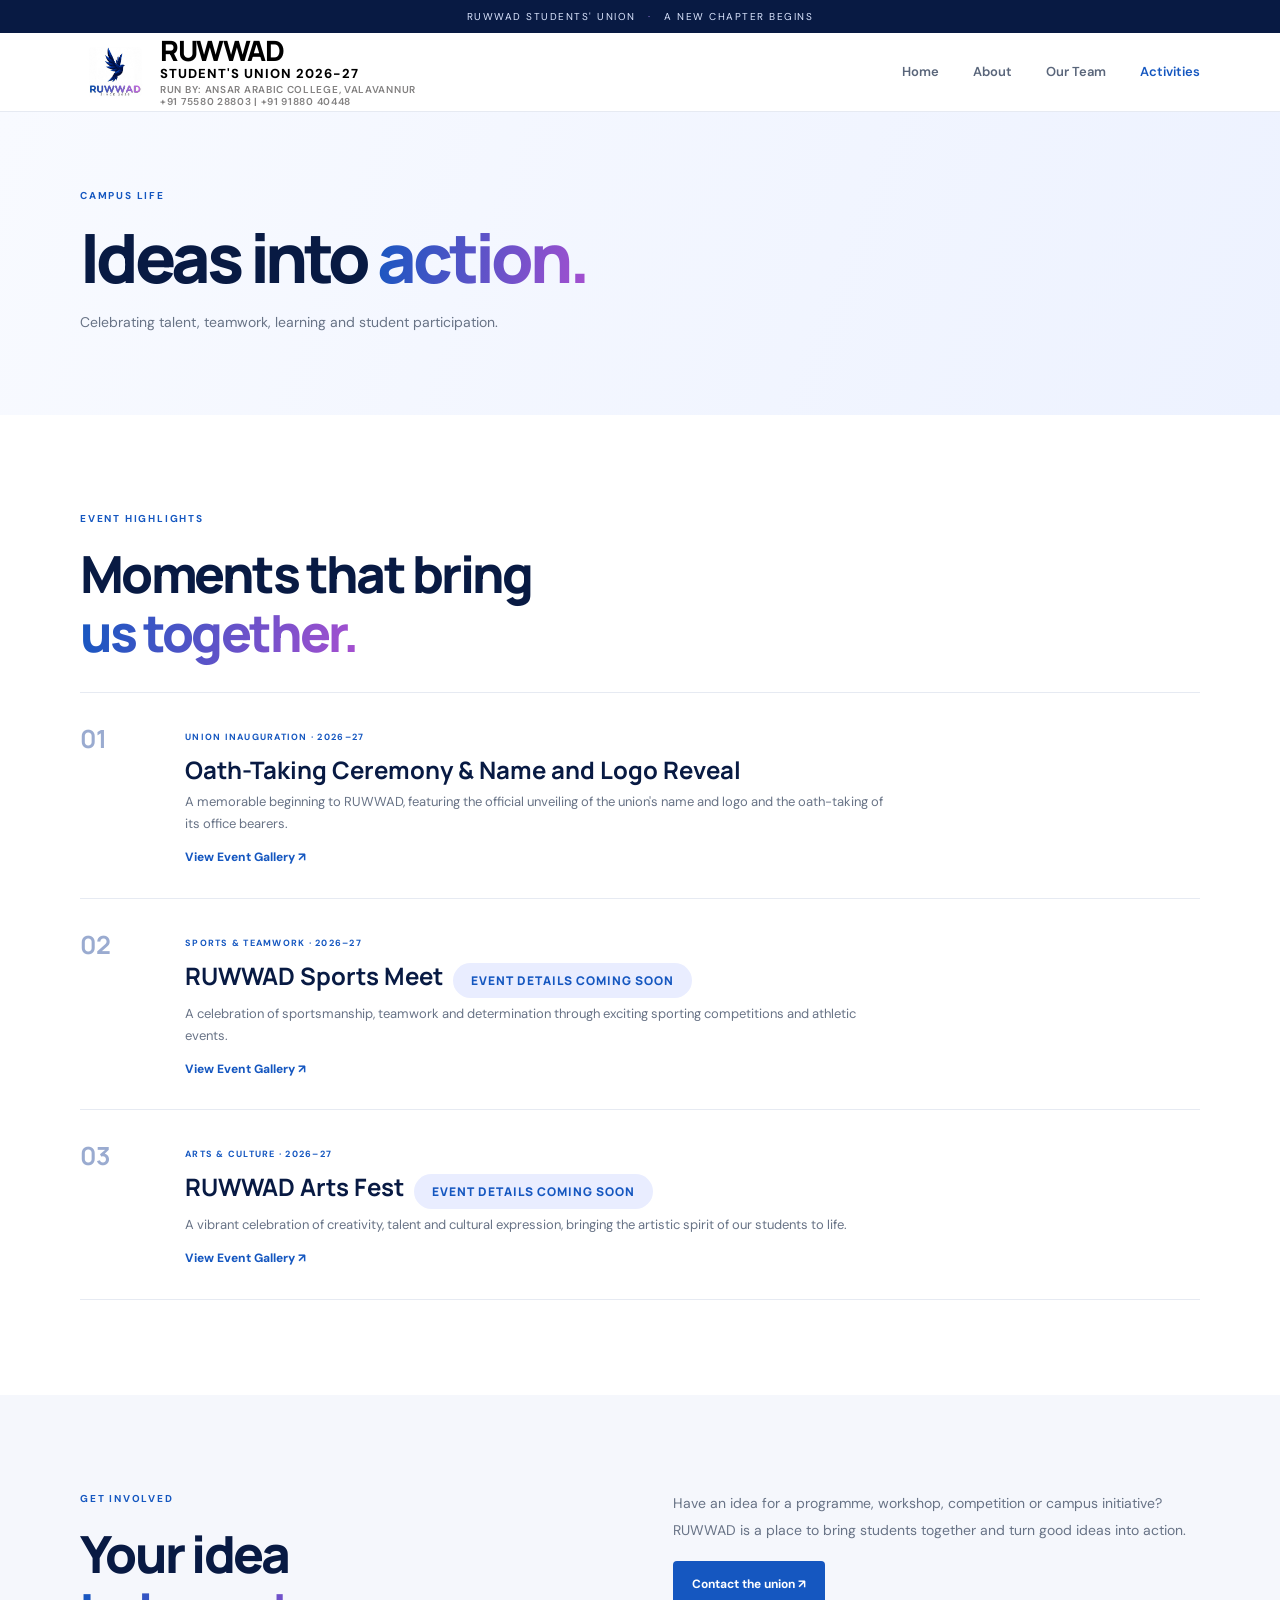
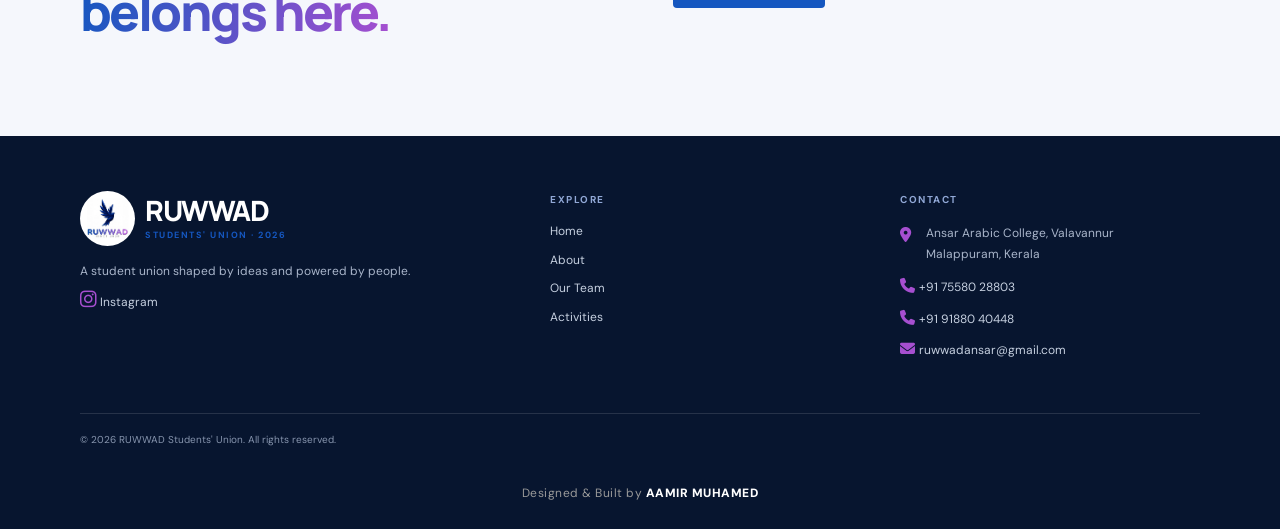
==== activities.html @ 23e942de "Add files via upload" ====
<!doctype html>
<html lang="en"><head>
<meta charset="utf-8"><meta name="viewport" content="width=device-width, initial-scale=1">
<meta name="description" content="RUWWAD Students' Union">
<title>Activities | RUWWAD</title>
<link rel="icon" type="image/png" href="images/ruwwad-bird.png">
<link rel="preconnect" href="https://fonts.googleapis.com"><link rel="preconnect" href="https://fonts.gstatic.com" crossorigin>
<link href="https://fonts.googleapis.com/css2?family=DM+Sans:wght@400;500;600;700&family=Manrope:wght@400;500;600;700;800&display=swap" rel="stylesheet">
<link rel="stylesheet" href="style.css">
<link rel="stylesheet" href="https://cdnjs.cloudflare.com/ajax/libs/font-awesome/6.5.2/css/all.min.css"></head><body>

<div class="topline">RUWWAD STUDENTS' UNION <span>·</span> A NEW CHAPTER BEGINS</div>
<header class="header"><nav class="wrap nav">
  <a class="brand" href="index.html"><img src="images/ruwwad-logo.jpg" alt="RUWWAD"><span><b>RUWWAD</b><div class="union-info">
    <strong>STUDENT'S UNION 2026-27</strong>
    <span>RUN BY: ANSAR ARABIC COLLEGE, VALAVANNUR</span>
    <span>+91 75580 28803 | +91 91880 40448</span>
</div></span></a>
  <button class="menu" aria-label="Toggle menu" aria-expanded="false"><i></i><i></i><i></i></button>
  <div class="navlinks">
    <a href="index.html">Home</a><a href="about.html">About</a><a href="team.html">Our Team</a><a href="activities.html">Activities</a>
  </div>
</nav>
</header>
<main>
  <section class="pagehero">
    <div class="wrap">
      <p class="eyebrow">CAMPUS LIFE</p>
      <h1>Ideas into <span>action.</span>
      </h1>
      <p>Celebrating talent, teamwork, learning and student participation.</p>
    </div>
  </section>
<section class="section">
  <div class="wrap">
    <p class="eyebrow">EVENT HIGHLIGHTS</p>
    <h2>Moments that bring<br>
      <span>us together.</span>
    </h2>
    
<div class="eventlist">

  <a href="activity-oath.html" class="event event-link">
    <div class="eventno">01</div>
    <div>
      <small>UNION INAUGURATION · 2026–27</small>
      <h3>Oath-Taking Ceremony & Name and Logo Reveal</h3>
      <p>A memorable beginning to RUWWAD, featuring the official unveiling of the union's name and logo and the oath-taking of its office bearers.</p>
      <span class="event-view">View Event Gallery ↗</span>
    </div>
  </a>

  <a href="activity-sports.html" class="event event-link">
    <div class="eventno">02</div>
    <div>
      <small>SPORTS & TEAMWORK · 2026–27</small>
      <h3>RUWWAD Sports Meet<span class="upcoming-label">EVENT DETAILS COMING SOON</span></h3>
      <p>A celebration of sportsmanship, teamwork and determination through exciting sporting competitions and athletic events.</p>
      <span class="event-view">View Event Gallery ↗</span>
    </div>
  </a>

  <a href="activity-arts.html" class="event event-link">
    <div class="eventno">03</div>
    <div>
      <small>ARTS & CULTURE · 2026–27</small>
      <h3>RUWWAD Arts Fest<span class="upcoming-label">EVENT DETAILS COMING SOON</span></h3>
      <p>A vibrant celebration of creativity, talent and cultural expression, bringing the artistic spirit of our students to life.</p>
      <span class="event-view">View Event Gallery ↗</span>
    </div>
  </a>

</div>
</div></section>
<section class="soft section"><div class="wrap two-col"><div><p class="eyebrow">GET INVOLVED</p><h2>Your idea<br><span>belongs here.</span></h2></div><div><p class="bodycopy">Have an idea for a programme, workshop, competition or campus initiative? RUWWAD is a place to bring students together and turn good ideas into action.</p><a class="btn" href="mailto:ruwwadansar@gmail.com">Contact the union ↗</a></div></div></section></main>


<footer>
  <div class="wrap foot">

    <div>
      <a class="brand footbrand" href="index.html">
        <img src="images/ruwwad-logo.jpg" alt="">
        <span>
          <b>RUWWAD</b>
          <small>STUDENTS' UNION · 2026</small>
        </span>
      </a>

      <p>A student union shaped by ideas and powered by people.</p>

      <a href="https://www.instagram.com/ruwwad_students_union?utm_source=ig_web_button_share_sheet&jplx=ZDNlZDc0MzIxNw=="
         target="_blank" rel="noopener noreferrer" class="instagram-link">
        <i class="fa-brands fa-instagram"></i>
        Instagram
      </a>
    </div>

    <div>
      <h4>EXPLORE</h4>
      <a href="index.html">Home</a>
      <a href="about.html">About</a>
      <a href="team.html">Our Team</a>
      <a href="activities.html">Activities</a>
    </div>

    <div>
      <h4>CONTACT</h4>

      <p class="contact-item">
        <i class="fa-solid fa-location-dot"></i>
        <span>Ansar Arabic College, Valavannur<br>Malappuram, Kerala</span>
      </p>

      <a href="tel:+917558028803" class="contact-item">
        <i class="fa-solid fa-phone"></i>
        <span>+91 75580 28803</span>
      </a>

      <a href="tel:+919188040448" class="contact-item">
        <i class="fa-solid fa-phone"></i>
        <span>+91 91880 40448</span>
      </a>

      <a href="mailto:ruwwadansar@gmail.com" class="contact-item">
        <i class="fa-solid fa-envelope"></i>
        <span>ruwwadansar@gmail.com</span>
      </a>
    </div>

  </div>

  <div class="wrap copyright">
    © 2026 RUWWAD Students' Union. All rights reserved.
  </div>

  <div class="footer-signature">
    <span>Designed & Built by</span>
    <a href="https://wa.me/917994060891?text=Hello%20Aamir!%20I%20visited%20the%20RUWWAD%20website%20and%20would%20like%20to%20connect%20with%20you."
       target="_blank" rel="noopener noreferrer">
      AAMIR MUHAMED
    </a>
  </div>
</footer>
<script src="script.js"></script>
</body>
</html>
---- style.css ----
/* =========================================
   RUWWAD WEBSITE
   Main CSS File
   ========================================= */


/* =========================================
   1. MAIN SETTINGS
   Change colours and fonts here
   ========================================= */

:root {
    --navy: #081a43;
    --blue: #1557c0;
    --purple: #a64fd0;

    --ink: #15213a;
    --muted: #687386;

    --paper: #f5f7fc;
    --line: #e6eaf2;
    --white: #ffffff;

    --font: "DM Sans", sans-serif;
    --display: "Manrope", sans-serif;
}


/* =========================================
   2. BASIC WEBSITE SETTINGS
   ========================================= */

* {
    box-sizing: border-box;
    margin: 0;
    padding: 0;
}

html {
    scroll-behavior: smooth;
    scroll-padding-top: 90px;
}

body {
    font-family: var(--font);
    color: var(--ink);
    line-height: 1.7;
}

a {
    text-decoration: none;
    color: inherit;
}

.wrap {
    width: min(1120px, calc(100% - 44px));
    margin: auto;
}


/* =========================================
   3. TOP ANNOUNCEMENT BAR
   ========================================= */

.topline {
    background: var(--navy);
    color: #dce6ff;
    text-align: center;
    padding: 8px 12px;
    font-size: 10px;
    letter-spacing: 0.15em;
}

.topline span {
    color: #9d7be1;
    margin: 0 8px;
}


/* =========================================
   4. NAVIGATION BAR
   ========================================= */

.header {
    position: sticky;
    top: 0;
    z-index: 20;

    background: #ffffffed;
    backdrop-filter: blur(14px);

    border-bottom: 1px solid var(--line);
}

.nav {
    height: 78px;

    display: flex;
    align-items: center;
    justify-content: space-between;
}


/* Logo */

.brand {
    display: flex;
    align-items: center;
    gap: 10px;
}

.brand img {
    width: 70px;
    height: 70px;
    object-fit: cover;
    border-radius: 80%;
}

.brand span {
    display: grid;
    line-height: 1.2;
}

.brand b {
    font-family: 'Arial Black', 'Manrope', sans-serif;
    font-size: 28px;
    font-weight: 900;
    letter-spacing: -1.5px;
    color: #000000;
    line-height: 1;
}

.brand small {
    font-size: 9px;
    font-weight: 700;
    letter-spacing: 1.5px;
    color: var(--blue);
    margin-top: 6px;
}


/* Navigation links */

.navlinks {
    display: flex;
    gap: 34px;
    align-items: center;
}

.navlinks a {
    font-size: 13px;
    font-weight: 600;
    color: #59657a;
}

.navlinks a:hover,
.navlinks a.active {
    color: var(--blue);
}


/* Mobile menu button */

.menu {
    display: none;
}


/* =========================================
   5. UNION INFORMATION IN NAVBAR
   ========================================= */

.union-info {
    display: flex;
    flex-direction: column;

    line-height: 1.5;
    margin-left: 0;
}

.union-info strong {
    font-size: 13px;
    font-weight: 800;
    color: #000000;
    letter-spacing: 1px;
}

.union-info span {
    font-size: 10px;
    font-weight: 600;
    color: #828080;
    letter-spacing: 0.7px;
}


/* =========================================
   6. HOME PAGE HERO SECTION
   ========================================= */

.hero {
    background:
        radial-gradient(ellipse at 80% 50%, #e8efff, transparent 42%),
        linear-gradient(110deg, #ffffff, #f7f8ff);

    padding: 75px 0;
}

.hero-grid {
    display: grid;
    grid-template-columns: 1fr 1fr;

    gap: 55px;
    align-items: center;
    min-height: 430px;
}


/* Small heading */

.eyebrow {
    font-size: 10px;
    letter-spacing: 0.18em;
    font-weight: 700;
    color: var(--blue);
    margin-bottom: 17px;
}


/* Main heading */

.hero h1,
.pagehero h1 {
    font: 800 clamp(45px, 6vw, 76px)/1.08 var(--display);
    letter-spacing: -0.06em;
    color: var(--navy);
}

h1 span,
h2 span {
    background: linear-gradient(100deg, var(--blue), var(--purple));
    background-clip: text;
    -webkit-background-clip: text;
    color: transparent;
}


/* Hero description */

.intro {
    max-width: 490px;
    color: var(--muted);
    font-size: 15px;
    margin-top: 24px;
}


/* Hero buttons */

.actions {
    display: flex;
    align-items: center;
    gap: 25px;
    margin-top: 30px;
}

.btn {
    display: inline-block;

    background: var(--blue);
    color: white;

    padding: 13px 19px;
    border-radius: 4px;

    font-size: 12px;
    font-weight: 700;
}

.btn:hover {
    background: var(--navy);
}

.simplelink {
    font-size: 12px;
    font-weight: 700;
    color: var(--blue);

    display: inline-block;
    margin-top: 22px;
}


/* Hero logo image */

.logo-panel {
    background: white;
    border: 1px solid white;
    border-radius: 18px;

    box-shadow: 0 25px 70px #10275b18;
    overflow: hidden;

    transform: rotate(1deg);
}

.logo-panel img {
    width: 100%;
    display: block;
}


/* =========================================
   7. GENERAL SECTIONS
   ========================================= */

.section {
    padding: 95px 0;
}

.soft {
    background: var(--paper);
}

.two-col {
    display: grid;
    grid-template-columns: 1fr 1fr;

    gap: 65px;
    align-items: start;
}


/* Section headings */

h2 {
    font: 800 clamp(34px, 4vw, 52px)/1.15 var(--display);
    letter-spacing: -0.05em;
    color: var(--navy);
}


/* Paragraphs */

.bodycopy {
    font-size: 14px;
    line-height: 1.95;
    color: var(--muted);
    margin-bottom: 17px;
}

.narrow {
    max-width: 650px;
    margin-top: 18px;
}

/* ABOUT SECTION */

.about-section {
    padding: 80px 8%;
}

.about-content {
    display: flex;
    align-items: center;
    justify-content: space-between;
    gap: 60px;
}

.about-text {
    flex: 1;
}

.about-text h2 {
    font-size: 38px;
    font-weight: 900;
    color: var(--navy);
    margin-bottom: 25px;
}

.about-text p {
    font-size: 17px;
    line-height: 2;
    color: #555;
    margin-bottom: 35px;
}

.about-image {
    flex: 1;
    margin-right: 0;
}

.about-image img {
    width: 100%;
    height: 500px;
    object-fit:fill;
    border-radius: 45% 0 0 45%;
}

/* MOBILE RESPONSIVE */

@media (max-width: 768px) {
    .about-content {
        flex-direction: column;
        gap: 30px;
    }

    .about-text h2 {
        font-size: 28px;
    }

    .about-text p {
        font-size: 15px;
    }

    .about-image img {
        height: 300px;
        border-radius: 25px;
    }
}


/* =========================================
   8. INFORMATION CARDS
   ========================================= */


/* =========================================
   ABOUT RUWWAD SECTION
   Text LEFT | Image RIGHT
   ========================================= */

.about-section {
    padding: 80px 0 80px 8%;
}

.about-content {
    display: flex;
    align-items: center;
    justify-content: space-between;
    gap: 60px;
    width: 100%;
}

.about-text {
    flex: 1;
    min-width: 0;
}

.about-text h2 {
    font-size: 38px;
    font-weight: 900;
    color: var(--navy);
    margin-bottom: 25px;
}

.about-text p {
    font-size: 17px;
    line-height: 2;
    color: #555;
    margin-bottom: 30px;
}

.about-image {
    flex: 1;
    min-width: 0;
}

.about-image img {
    display: block;
    width: 100%;
    height: 500px;
    object-fit: cover;
    border-radius: 45% 0 0 45%;
}




/* =========================================
   OUR COLLEGE SECTION
   Image LEFT | Text RIGHT
   ========================================= */

.college-section {
    display: flex;
    align-items: center;
    gap: 70px;
    padding: 80px 8% 80px 0;
    width: 100%;
}

.college-image {
    flex: 1;
    min-width: 0;
}

.college-image img {
    display: block;
    width: 100%;
    height: 560px;
    object-fit: cover;
    border-radius: 0 50% 50% 0;
}

.college-content {
    flex: 1;
    min-width: 0;
    text-align:left;
}

.college-content h2 {
    font-size: 38px;
    font-weight: 900;
    color: var(--navy);
    margin-bottom: 40px;
}

.college-content p {
    font-size: 17px;
    line-height: 2;
    color: #555;
    margin-bottom: 35px;
}


/* =========================================
   MOBILE RESPONSIVE
   ========================================= */

@media (max-width: 768px) {

    /* About RUWWAD */

    .about-section {
        padding: 50px 20px;
    }

    .about-content {
        flex-direction: column;
        gap: 30px;
    }

    .about-text h2 {
        font-size: 28px;
    }

    .about-text p {
        font-size: 15px;
    }

    .about-image {
        width: 100%;
    }

    .about-image img {
        height: 300px;
        border-radius: 25px;
    }


    /* Our College */

    .college-section {
        flex-direction: column;
        padding: 50px 20px;
        gap: 30px;
    }

    .college-image {
        width: 100%;
    }

    .college-image img {
        height: 300px;
        border-radius: 25px;
    }

    .college-content h2 {
        font-size: 28px;
        margin-bottom: 30px;
    }

    .college-content p {
        font-size: 15px;
    }

}


/* =========================================
   RUWWAD MISSION & VISION
   ========================================= */

.mission-section {
    padding: 100px 0;
    background: #f7f9fc;
}

.mission-heading {
    max-width: 700px;
    margin: 0 0 55px 0;
    text-align: left;
}

.mission-heading h2 {
    text-align: left;
}

.mission-intro {
    max-width: 600px;
    margin: 0;
    text-align: left;
    color: #687386;
    font-size: 16px;
    line-height: 1.8;
    margin-top: 20px;
}

.mission-grid {
    display: grid;
    grid-template-columns: repeat(3, 1fr);
    gap: 25px;
}

.mission-card {
    position: relative;
    background: #ffffff;
    padding: 38px 30px;
    border: 1px solid #e9edf4;
    border-radius: 18px;
    min-height: 300px;
    transition: transform 0.3s ease, box-shadow 0.3s ease;
    overflow: hidden;
}

.mission-card:hover {
    transform: translateY(-8px);
    box-shadow: 0 18px 40px rgba(8, 26, 67, 0.09);
}

.mission-number {
    display: inline-block;
    font-family: var(--display);
    font-size: 42px;
    font-weight: 900;
    color: #dce8f8;
    margin-bottom: 25px;
}

.card-label {
    font-size: 11px;
    font-weight: 800;
    letter-spacing: 2px;
    color: var(--blue);
    margin-bottom: 12px;
}

.mission-card h3 {
    font-family: var(--display);
    font-size: 22px;
    font-weight: 800;
    color: var(--navy);
    margin-bottom: 16px;
}

.mission-card > p:last-child {
    font-size: 15px;
    line-height: 1.9;
    color: #687386;
}

/* CARD ACCENT COLORS */

.vision-card {
    border-top: 4px solid #00b8d9;
}

.purpose-card {
    border-top: 4px solid var(--blue);
}

.values-card {
    border-top: 4px solid #16c79a;
}

/* MOBILE RESPONSIVE */

@media (max-width: 768px) {

    .mission-section {
        padding: 65px 0;
    }

    .mission-heading {
    padding: 0 0px;
    margin-bottom: 35px;
}

    .mission-heading h2 {
        font-size: 30px;
    }

    .mission-intro {
        font-size: 14px;
    }

    .mission-grid {
        grid-template-columns: 1fr;
        gap: 18px;
    }

    .mission-card {
        min-height: auto;
        padding: 30px 25px;
    }

    .mission-card h3 {
        font-size: 20px;
    }
}




/* =========================================
   9. QUOTE SECTION
   ========================================= */

.quote {
    background: linear-gradient(110deg, #081a43, #173c7c);

    padding: 85px 0;
    text-align: center;
    color: white;
}

.quote p {
    font-size: 9px;
    letter-spacing: 0.2em;
    color: #a9bee8;
    margin-bottom: 18px;
}

.quote h2 {
    font-size: clamp(30px, 4vw, 48px);
    color: white;
}


/* =========================================
   10. INNER PAGE HEADINGS
   About, Team and Activities
   ========================================= */

.pagehero {
    background: linear-gradient(110deg, #f8faff, #edf2ff);
    padding: 75px 0 80px;
}

.pagehero h1 {
    font-size: clamp(43px, 6vw, 68px);
}

.pagehero p:not(.eyebrow) {
    max-width: 600px;
    color: var(--muted);
    margin-top: 17px;
    font-size: 14px;
}


/* =========================================
   11. TEAM MEMBERS
   ========================================= */

.members {
    display: grid;
    grid-template-columns: repeat(4, 1fr);
    gap: 15px;
    margin-top: 35px;
}

.member {
    background: white;
    border: 1px solid var(--line);
}


/* Member placeholder */

.avatar {
    height: 155px;

    display: grid;
    place-items: center;

    background: linear-gradient(140deg, #164b9a, #9c65d0);

    font: 800 65px var(--display);
    color: #ffffffbb;
}

.memberinfo {
    padding: 17px;
}

.memberinfo small,
.staff small {
    font-size: 9px;
    letter-spacing: 0.12em;
    color: var(--blue);
    font-weight: 700;
}

.memberinfo h3,
.staff h3 {
    font: 700 16px/1.4 var(--display);
    color: var(--navy);
    margin-top: 7px;
}

.memberinfo p {
    font-size: 11px;
    color: var(--muted);
    margin-top: 4px;
}


/* Staff cards */

.staffgrid {
    display: grid;
    grid-template-columns: repeat(2, 1fr);
    gap: 14px;
    margin-top: 30px;
}

.staff {
    background: white;
    border: 1px solid var(--line);
    padding: 22px;
}

.staff p {
    font-size: 12px;
    color: var(--muted);
    margin-top: 9px;
}

.source-note {
    font-size: 10px;
    color: #8993a4;
    margin-top: 20px;
}


/* =========================================
   12. ACTIVITIES AND EVENTS
   ========================================= */

.eventlist {
    margin-top: 30px;
    border-top: 1px solid var(--line);
}

.event {
    display: grid;
    grid-template-columns: 80px 1fr;

    gap: 25px;
    padding: 28px 0;

    border-bottom: 1px solid var(--line);
}

.eventno {
    font: 700 25px var(--display);
    color: #9aabd0;
}

.event small {
    font-size: 9px;
    letter-spacing: 0.14em;
    color: var(--blue);
    font-weight: 700;
}

.event h3 {
    font: 700 24px var(--display);
    color: var(--navy);
    margin: 5px 0;
}

.event p {
    max-width: 700px;
    font-size: 13px;
    color: var(--muted);
}


/* =========================================
   13. FOOTER
   ========================================= */

footer {
    background: #07152f;
    color: white;
}

.foot {
    display: grid;
    grid-template-columns: 1.4fr 1fr 1fr;

    gap: 50px;
    padding-top: 55px;
    padding-bottom: 45px;
}

.footbrand img {
    width: 55px;
    height: 55px;
}

footer .brand b {
    color: #ffffff;
}

.foot p {
    font-size: 12px;
    color: #a9b5ca;
    margin-top: 15px;
}

.foot h4 {
    font-size: 10px;
    letter-spacing: 0.15em;
    color: #91a8d6;
    margin-bottom: 13px;
}

.foot > div > a:not(.brand) {
    display: block;
    font-size: 12px;
    color: #c6d0e0;
    margin: 8px 0;
}

.copyright {
    border-top: 1px solid #ffffff20;
    padding: 17px 0 20px;

    color: #8795ae;
    font-size: 10px;
}

/* FOOTER SIGNATURE */

.footer-signature {
    text-align: center;
    padding: 15px 10px 25px;
    font-size: 12px;
    color: #999;
    letter-spacing: 0.5px;
}

.footer-signature a {
    color: #ffffff;
    font-weight: 800;
    text-decoration: none;
    transition: color 0.3s ease;
}

.footer-signature a:hover {
    color: var(--blue);
}


/* =========================================
   14. TABLET RESPONSIVE DESIGN
   ========================================= */

@media (max-width: 800px) {

    .hero-grid {
        gap: 25px;
    }

    .members {
        grid-template-columns: repeat(2, 1fr);
    }

    .navlinks {
        gap: 18px;
    }

    .foot {
        gap: 25px;
    }

}


/* =========================================
   15. MOBILE RESPONSIVE DESIGN
   ========================================= */

@media (max-width: 620px) {

    .wrap {
        width: calc(100% - 34px);
    }

    .topline {
        font-size: 8px;
    }

    .nav {
        height: 68px;
    }


    /* Logo on mobile */

    .brand img {
        width: 42px;
        height: 42px;
    }

    .brand b {
        font-size: 16px;
    }


    /* Union information on mobile */

    .union-info {
        margin-left: 10px;
        margin-right: auto;
    }

    .union-info strong {
        font-size: 10px;
    }

    .union-info span {
        font-size: 8px;
        letter-spacing: 0;
    }


    /* Mobile menu button */

    .menu {
        display: flex;

        width: 40px;
        height: 40px;

        border: 1px solid var(--line);
        background: white;
        border-radius: 4px;

        flex-direction: column;
        align-items: center;
        justify-content: center;
        gap: 5px;
    }

    .menu i {
        width: 17px;
        height: 2px;
        background: var(--navy);
        transition: 0.2s;
    }


    /* Menu animation */

    .menu.open i:first-child {
        transform: translateY(7px) rotate(45deg);
    }

    .menu.open i:nth-child(2) {
        opacity: 0;
    }

    .menu.open i:last-child {
        transform: translateY(-7px) rotate(-45deg);
    }


    /* Mobile navigation links */

    .navlinks {
        display: none;

        position: absolute;
        top: 68px;
        left: 0;
        right: 0;

        background: white;
        padding: 12px 22px 20px;

        box-shadow: 0 15px 20px #0c245015;

        flex-direction: column;
        align-items: stretch;
        gap: 0;
    }

    .navlinks.show {
        display: flex;
    }

    .navlinks a {
        padding: 12px 0;
        border-bottom: 1px solid var(--line);
    }


    /* Hero section */

    .hero {
        padding: 55px 0;
    }

    .hero-grid,
    .two-col {
        grid-template-columns: 1fr;
        gap: 30px;
    }

    .hero h1 {
        font-size: clamp(44px, 13vw, 62px);
    }

    .logo-panel {
        max-width: 420px;
        margin: auto;
    }


    /* General sections */

    .section {
        padding: 70px 0;
    }

    .tiles {
        grid-template-columns: 1fr;
    }

    .tile {
        min-height: 175px;
    }


    /* Page headings */

    .pagehero {
        padding: 55px 0;
    }


    /* Team members */

    .members {
        grid-template-columns: repeat(2, 1fr);
        gap: 10px;
    }

    .avatar {
        height: 125px;
        font-size: 52px;
    }

    .memberinfo {
        padding: 13px;
    }

    .memberinfo h3 {
        font-size: 14px;
    }


    /* Staff */

    .staffgrid {
        grid-template-columns: 1fr;
    }


    /* Events */

    .event {
        grid-template-columns: 42px 1fr;
        gap: 12px;
    }

    .event h3 {
        font-size: 20px;
    }


    /* Footer */

    .foot {
        grid-template-columns: 1fr 1fr;
        gap: 25px;
    }

    .foot > div:first-child {
        grid-column: 1 / -1;
    }


    /* Other */

    .quote {
        padding: 65px 0;
    }

    .actions {
        flex-wrap: wrap;
    }

}


/* =========================================
   16. SMALL MOBILE SCREENS
   ========================================= */

@media (max-width: 360px) {

    .members {
        grid-template-columns: 1fr;
    }

    .avatar {
        height: 170px;
    }

}

/* MOBILE NAVIGATION FIX */

@media (max-width: 768px) {

    .nav {
        position: relative;
    }

    .menu {
        display: flex;
        cursor: pointer;
        z-index: 1001;
    }

    .navlinks {
        display: none;
        position: absolute;
        top: 100%;
        left: 0;
        right: 0;
        width: 100%;
        flex-direction: column;
        gap: 0;
        padding: 15px 20px;
        background: #ffffff;
        box-shadow: 0 10px 20px rgba(0,0,0,0.08);
        z-index: 1000;
    }

    .navlinks.active {
        display: flex;
    }

    .navlinks a {
        display: block;
        padding: 13px 10px;
    }
}


/* =========================================
   EXPLORE RUWWAD SECTION
   ========================================= */

.explore-section {
    padding: 0px 0;
    background: #f4f7fc;
    overflow: hidden;
}

.explore-layout {
    display: grid;
    grid-template-columns: 0.9fr 1.1fr;
    align-items: center;
    gap: 65px;
}

.explore-heading {
    max-width: 500px;
}

.explore-heading h2 {
    font-family: var(--display);
    font-size: clamp(38px, 5vw, 62px);
    font-weight: 900;
    line-height: 1.12;
    letter-spacing: -2px;
    color: var(--navy);
    margin: 22px 0;
}

.explore-heading h2 span {
    background: linear-gradient(100deg, #2464d5, #9b48d5);
    background-clip: text;
    -webkit-background-clip: text;
    color: transparent;
}

.explore-heading > p:last-of-type {
    color: #68758b;
    font-size: 16px;
    line-height: 1.9;
    max-width: 390px;
}

.explore-line {
    width: 65px;
    height: 5px;
    background: var(--blue);
    border-radius: 10px;
    margin-top: 30px;
}

/* CARDS */

.explore-cards {
    display: grid;
    grid-template-columns: repeat(2, 1fr);
    gap: 18px;
    margin-top: 15px;
    margin-bottom: 15px;
}

.explore-card {
    min-height: 225px;
    padding: 15px;
    display: flex;
    flex-direction: column;
    justify-content: space-between;
    background: #ffffff;
    border: 1px solid #e7edf6;
    border-radius: 18px;
    text-decoration: none;
    transition: 0.3s ease;
}

.explore-card:last-child {
    grid-column: 1 / -1;
    min-height: 185px;
}

.explore-card:hover {
    transform: translateY(-7px);
    border-color: #b8ccef;
    box-shadow: 0 18px 40px rgba(8, 26, 67, 0.09);
}

.explore-card-top {
    display: flex;
    justify-content: space-between;
    align-items: center;
}

.explore-number {
    font-family: var(--display);
    font-size: 34px;
    font-weight: 900;
    color: #dce7f8;
}

.explore-arrow {
    font-size: 22px;
    color: var(--blue);
    transition: transform 0.3s ease;
}

.explore-card:hover .explore-arrow {
    transform: translate(4px, -4px);
}

.explore-label {
    font-size: 10px;
    font-weight: 800;
    letter-spacing: 1.8px;
    color: var(--blue);
}

.explore-card h3 {
    font-family: var(--display);
    font-size: 22px;
    font-weight: 800;
    color: var(--navy);
    margin: 10px 0;
}

.explore-card p {
    font-size: 14px;
    color: #778399;
    line-height: 1.7;
}

.explore-link {
    display: flex;
    justify-content: space-between;
    align-items: center;
    margin-top: 20px;
    font-size: 13px;
    font-weight: 800;
    color: var(--navy);
}

.explore-link span {
    color: var(--blue);
    font-size: 19px;
}

/* MOBILE RESPONSIVE */

@media (max-width: 768px) {

    .explore-section {
        padding: 70px 0;
    }

    .explore-layout {
        grid-template-columns: 1fr;
        gap: 35px;
    }

    .explore-heading h2 {
        font-size: 40px;
    }

    .explore-heading > p:last-of-type {
        font-size: 14px;
    }

    .explore-cards {
        grid-template-columns: 1fr;
    }

    .explore-card,
    .explore-card:last-child {
        grid-column: auto;
        min-height: 190px;
    }
}


/* =================================
   OFFICE BEARERS SECTION
================================= */

.office-section {
    padding: 100px 0;
    background: var(--paper);
}

.office-section h2 {
    font-family: var(--display);
    font-size: clamp(30px, 4vw, 44px);
    font-weight: 800;
    color: var(--navy);
    margin-bottom: 12px;
}

.office-section h2 span {
    color: var(--blue);
}

.office-intro {
    color: var(--muted);
    max-width: 600px;
    margin-bottom: 40px;
}

.office-grid {
    display: grid;
    grid-template-columns: repeat(4, 1fr);
    gap: 22px;
}

.office-card {
    background: white;
    border-radius: 16px;
    overflow: hidden;
    border: 1px solid var(--line);
    transition: transform 0.3s ease, box-shadow 0.3s ease;
}

.office-card:hover {
    transform: translateY(-6px);
    box-shadow: 0 15px 35px rgba(8, 26, 67, 0.10);
}

.office-card img {
    width: 100%;
    height: 260px;
    object-fit: cover;
    display: block;
}

.office-info {
    padding: 18px;
}

.office-info small {
    display: block;
    color: var(--blue);
    font-size: 10px;
    font-weight: 800;
    letter-spacing: 1px;
    margin-bottom: 7px;
}

.office-info h3 {
    font-family: var(--display);
    font-size: 17px;
    font-weight: 800;
    color: var(--navy);
}

.office-link {
    display: inline-block;
    margin-top: 30px;
}

/* TABLET */

@media (max-width: 900px) {
    .office-grid {
        grid-template-columns: repeat(2, 1fr);
    }
}

/* MOBILE */

@media (max-width: 500px) {
    .office-section {
        padding: 65px 0;
    }

    .office-grid {
        grid-template-columns: repeat(2, 1fr);
        gap: 12px;
    }

    .office-card img {
        height: 190px;
    }

    .office-info {
        padding: 12px;
    }

    .office-info h3 {
        font-size: 14px;
    }

    .office-info small {
        font-size: 9px;
    }
}


/* NAVBAR PHONE NUMBERS */

.nav {
    flex-wrap: wrap;
}

.nav-contact {
    width: 100%;
    text-align: center;
    padding: 10px 0;
    border-top: 1px solid var(--line);
    font-size: 12px;
    font-weight: 700;
}

.nav-contact a {
    color: var(--muted);
    text-decoration: none;
    transition: color 0.3s ease;
}

.nav-contact a:hover {
    color: var(--blue);
}

.nav-contact span {
    color: var(--blue);
    margin: 0 8px;
}

/* FOOTER PHONE NUMBERS */

.foot a[href^="tel:"] {
    display: block;
    margin: 8px 0;
    color: #ffffff;
    text-decoration: none;
    font-size: 13px;
}

/* MOBILE */

@media (max-width: 620px) {
    .nav-contact {
        font-size: 10px;
        padding: 8px 0;
    }

    .nav-contact span {
        margin: 0 4px;
    }
}

.foot a {
  color: #fff;
  text-decoration: none;
  transition: color 0.3s ease;
}

.foot a:hover {
  color: #a64fd0;
}
.instagram-link {
  display: inline-flex;
  align-items: center;
  gap: 8px;
  color: #fff;
  text-decoration: none;
  font-size: 14px;
  transition: color 0.3s ease;
}

.instagram-link i {
  font-size: 20px;
}

.instagram-link:hover {
  color: #c66bdf;
}

/* FOOTER CONTACT ICONS */
.contact-item {
  display: flex;
  align-items: flex-start;
  gap: 10px;
  margin: 10px 0;
  color: #fff;
  text-decoration: none;
  font-size: 13px;
  line-height: 1.7;
}

.contact-item i {
  width: 16px;
  min-width: 16px;
  margin-top: 4px;
  color: #a64fd0;
  font-size: 15px;
}

.contact-item:hover {
  color: #a64fd0;
}

/* INSTAGRAM ICON */
.instagram-link {
  display: inline-flex;
  align-items: center;
  gap: 8px;
  color: #fff;
  text-decoration: none;
  font-size: 14px;
  transition: color 0.3s ease;
}

.instagram-link i {
  font-size: 19px;
  color: #a64fd0;
}

.instagram-link:hover {
  color: #a64fd0;
}

/* CLICKABLE EVENT CARDS */

.event-link {
  display: grid;
  grid-template-columns: 80px 1fr;
  color: inherit;
  text-decoration: none;
  transition: background 0.3s ease, padding 0.3s ease;
}

.event-link:hover {
  background: #f5f7fc;
  padding-left: 15px;
  padding-right: 15px;
}

.event-view {
  display: inline-block;
  margin-top: 12px;
  color: var(--blue);
  font-size: 12px;
  font-weight: 800;
}

.event-link:hover .event-view {
  color: var(--purple);
}

@media (max-width: 620px) {
  .event-link {
    grid-template-columns: 42px 1fr;
  }
}
.upcoming-label {
  display: inline-block;
  margin-left: 10px;
  padding: 9px 18px;
  border-radius: 30px;
  background: #e9edff;
  color: var(--blue);
  font-size: 12px;
  font-weight: 800;
  letter-spacing: 1px;
}

/* =====================================
   WORDS OF WISDOM — ADVISOR SLIDER
===================================== */

.wisdom-section {
  position: relative;
  padding: 100px 0;
  overflow: hidden;
  background: var(--paper);
  isolation: isolate;
}

/* Animated background */
.wisdom-section::before,
.wisdom-section::after {
  content: "";
  position: absolute;
  width: 400px;
  height: 400px;
  border-radius: 50%;
  filter: blur(90px);
  opacity: .22;
  z-index: -1;
  pointer-events: none;
  animation: wisdomFloat 9s ease-in-out infinite alternate;
}

.wisdom-section::before {
  background: #1557c0;
  top: 5%;
  left: -180px;
}

.wisdom-section::after {
  background: #a64fd0;
  right: -180px;
  bottom: 0;
  animation-delay: -4s;
}

@keyframes wisdomFloat {
  from {
    transform: translate(0, 0) scale(1);
  }
  to {
    transform: translate(50px, 40px) scale(1.2);
  }
}

.wisdom-heading {
  max-width: 650px;
  margin-bottom: 45px;
}

.wisdom-intro {
  color: var(--muted);
  line-height: 1.8;
  margin-top: 12px;
}

/* Slider layout */

.wisdom-slider {
  display: grid;
  grid-template-columns: 45px minmax(0, 1fr) 45px;
  align-items: center;
  gap: 15px;
}

.wisdom-window {
  overflow: hidden;
  padding: 18px 3px;
}

.wisdom-track {
  display: flex;
  gap: 22px;
  transition: transform .65s cubic-bezier(.22, 1, .36, 1);
  will-change: transform;
}

.wisdom-card {
  position: relative;
  isolation: isolate;
  flex: 0 0 calc((100% - 44px) / 3);
  min-width: 0;
  overflow: hidden;
  border-radius: 20px;
  border: 1px solid rgba(255,255,255,.8);
  background: rgba(255,255,255,.82);
  box-shadow: 0 15px 45px rgba(8,26,67,.08);
  transition: transform .35s ease, box-shadow .35s ease;
}

.wisdom-card:hover {
  transform: translateY(-8px);
  box-shadow: 0 22px 55px rgba(8,26,67,.14);
}

.wisdom-card-glow {
  position: absolute;
  top: -90px;
  right: -90px;
  width: 190px;
  height: 190px;
  border-radius: 50%;
  background: linear-gradient(135deg, #1557c0, #a64fd0);
  opacity: .12;
  filter: blur(35px);
  z-index: -1;
  animation: cardGlow 6s ease-in-out infinite alternate;
}

@keyframes cardGlow {
  from { transform: translate(0, 0); }
  to { transform: translate(-35px, 35px); }
}

/* Advisor photo */

.wisdom-photo {
  height: 235px;
  overflow: hidden;
  background: linear-gradient(135deg, #e7edff, #eee4fa);
}

.wisdom-photo img {
  display: block;
  width: 100%;
  height: 100%;
  object-fit: cover;
  transition: transform .6s ease;
}

.wisdom-card:hover .wisdom-photo img {
  transform: scale(1.06);
}

/* Card text */

.wisdom-content {
  position: relative;
  padding: 25px 23px 28px;
}

.wisdom-role {
  display: inline-block;
  color: var(--blue);
  font-size: 10px;
  font-weight: 800;
  letter-spacing: 1.2px;
  margin-bottom: 10px;
}

.wisdom-content h3 {
  font-family: Manrope, sans-serif;
  font-size: 17px;
  line-height: 1.5;
  font-weight: 800;
  color: var(--ink);
  min-height: 50px;
}

.wisdom-quote {
  font-family: Georgia, serif;
  font-size: 65px;
  height: 48px;
  line-height: 1;
  color: #a64fd0;
  margin-top: 12px;
}

.wisdom-content p {
  font-size: 13px;
  line-height: 1.85;
  color: var(--muted);
}

.wisdom-sign {
  display: block;
  margin-top: 20px;
  padding-top: 15px;
  border-top: 1px solid var(--line);
  color: var(--blue);
  font-size: 10px;
  font-weight: 800;
  letter-spacing: .8px;
}

/* Slider arrows */

.wisdom-arrow {
  width: 44px;
  height: 44px;
  border: 1px solid var(--line);
  border-radius: 50%;
  background: white;
  color: var(--blue);
  cursor: pointer;
  transition: .3s ease;
}

.wisdom-arrow:hover {
  background: var(--blue);
  color: white;
  border-color: var(--blue);
}

/* Bottom progress */

.wisdom-bottom {
  display: flex;
  align-items: center;
  gap: 18px;
  margin-top: 25px;
}

.wisdom-counter,
.wisdom-caption {
  font-size: 10px;
  font-weight: 800;
  letter-spacing: 1px;
  color: var(--muted);
  white-space: nowrap;
}

.wisdom-progress {
  flex: 1;
  height: 3px;
  border-radius: 5px;
  background: var(--line);
  overflow: hidden;
}

.wisdom-progress span {
  display: block;
  height: 100%;
  width: 14.285%;
  background: linear-gradient(90deg, #1557c0, #a64fd0);
  transition: width .5s ease;
}

/* Tablet */

@media(max-width:950px) {
  .wisdom-card {
    flex-basis: calc((100% - 22px) / 2);
  }
}

/* Mobile */

@media(max-width:620px) {
  .wisdom-section {
    padding: 70px 0;
  }

  .wisdom-heading {
    margin-bottom: 25px;
  }

  .wisdom-slider {
    grid-template-columns: 32px minmax(0, 1fr) 32px;
    gap: 7px;
  }

  .wisdom-card {
    flex-basis: 100%;
  }

  .wisdom-photo {
    height: 260px;
  }

  .wisdom-arrow {
    width: 32px;
    height: 32px;
    font-size: 11px;
  }

  .wisdom-content {
    padding: 22px;
  }

  .wisdom-caption {
    display: none;
  }
}

@media(prefers-reduced-motion: reduce) {
  .wisdom-section::before,
  .wisdom-section::after,
  .wisdom-card-glow {
    animation: none;
  }

  .wisdom-track,
  .wisdom-progress span {
    transition: none;
  }
}

/* =========================================
   RUWWAD — GOOEY LIQUID ANIMATION
========================================= */

.wisdom-section {
  position: relative;
  isolation: isolate;
  overflow: hidden;
}

.wisdom-section .wrap {
  position: relative;
  z-index: 2;
}

/* Liquid animation area */

.wisdom-liquid {
  position: absolute;
  inset: 0;
  z-index: 0;
  overflow: hidden;
  pointer-events: none;
  filter: blur(18px) contrast(25);
  opacity: .425;
}

/* Liquid blobs */

.liquid-blob {
  position: absolute;
  display: block;
  border-radius: 43% 57% 65% 35% / 48% 42% 58% 52%;
  background: linear-gradient(
    135deg,
    #6b9ef0,
    #9272ea,
    #cb71e1
  );
  animation: liquidMove 9s ease-in-out infinite alternate;
  will-change: transform, border-radius;
}

/* Main large blob */

.blob-one {
  width: 340px;
  height: 340px;
  top: 8%;
  left: 8%;
  animation-duration: 10s;
}

/* Purple blob */

.blob-two {
  width: 270px;
  height: 270px;
  top: 30%;
  right: 10%;
  background: linear-gradient(135deg, #a64fd0, #e16ba9);
  animation-duration: 8s;
  animation-delay: -3s;
}

/* Blue blob */

.blob-three {
  width: 220px;
  height: 220px;
  bottom: 5%;
  left: 35%;
  background: linear-gradient(135deg, #1557c0, #50a5e8);
  animation-duration: 11s;
  animation-delay: -5s;
}

/* Smaller bubbles */

.blob-four {
  width: 130px;
  height: 130px;
  top: 18%;
  left: 48%;
  background: #a64fd0;
  animation-duration: 7s;
  animation-delay: -2s;
}

.blob-five {
  width: 160px;
  height: 160px;
  bottom: 12%;
  right: 30%;
  background: #416fe0;
  animation-duration: 9s;
  animation-delay: -4s;
}

/* Liquid movement */

@keyframes liquidMove {
  0% {
    transform: translate(0, 0) rotate(0deg) scale(1);
    border-radius: 43% 57% 65% 35% / 48% 42% 58% 52%;
  }

  25% {
    transform: translate(65px, -35px) rotate(90deg) scale(1.15);
    border-radius: 60% 40% 35% 65% / 55% 65% 35% 45%;
  }

  50% {
    transform: translate(-35px, 65px) rotate(180deg) scale(.9);
    border-radius: 35% 65% 55% 45% / 40% 55% 45% 60%;
  }

  75% {
    transform: translate(45px, 30px) rotate(270deg) scale(1.2);
    border-radius: 65% 35% 45% 55% / 60% 40% 60% 40%;
  }

  100% {
    transform: translate(-20px, -45px) rotate(360deg) scale(1);
    border-radius: 43% 57% 65% 35% / 48% 42% 58% 52%;
  }
}

/* Keep the cards above the animation */

.wisdom-slider,
.wisdom-heading,
.wisdom-bottom {
  position: relative;
  z-index: 2;
}

/* Reduce animation for accessibility */

@media (prefers-reduced-motion: reduce) {
  .liquid-blob {
    animation: none;
  }
}
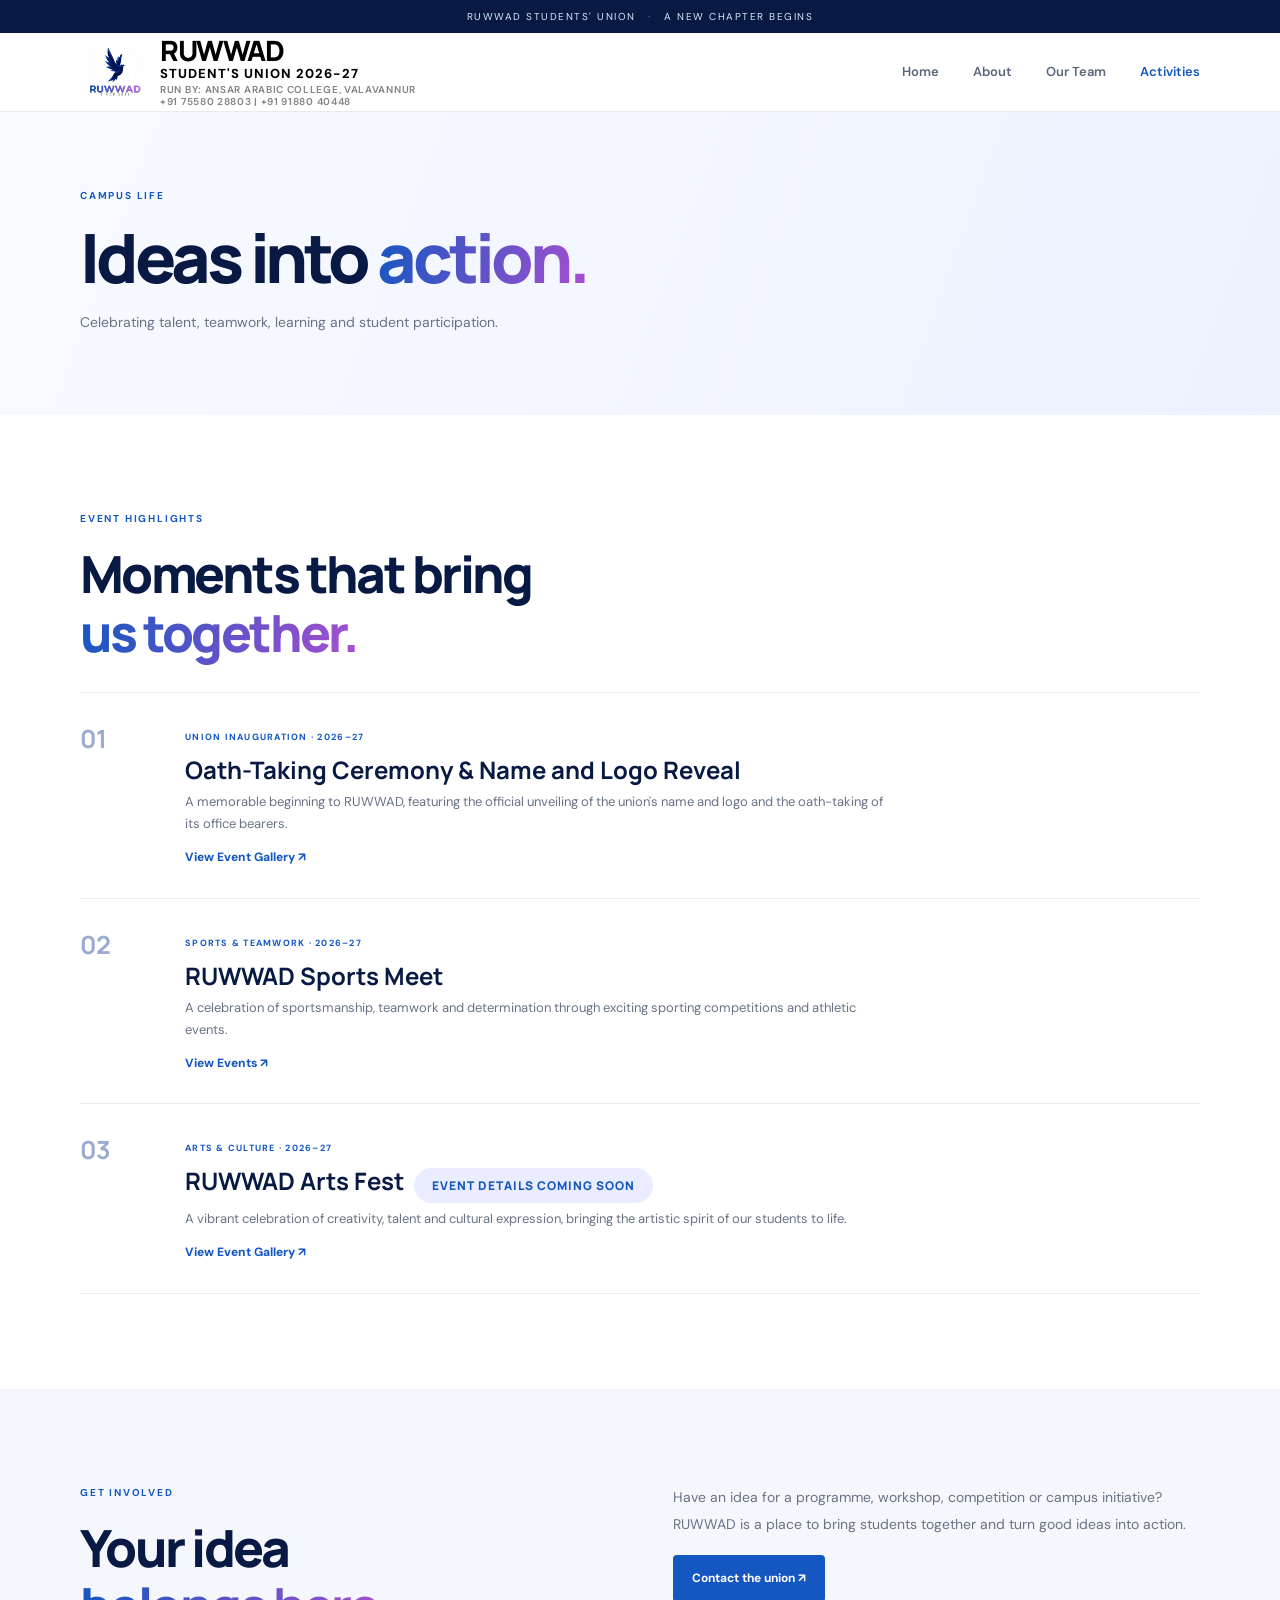
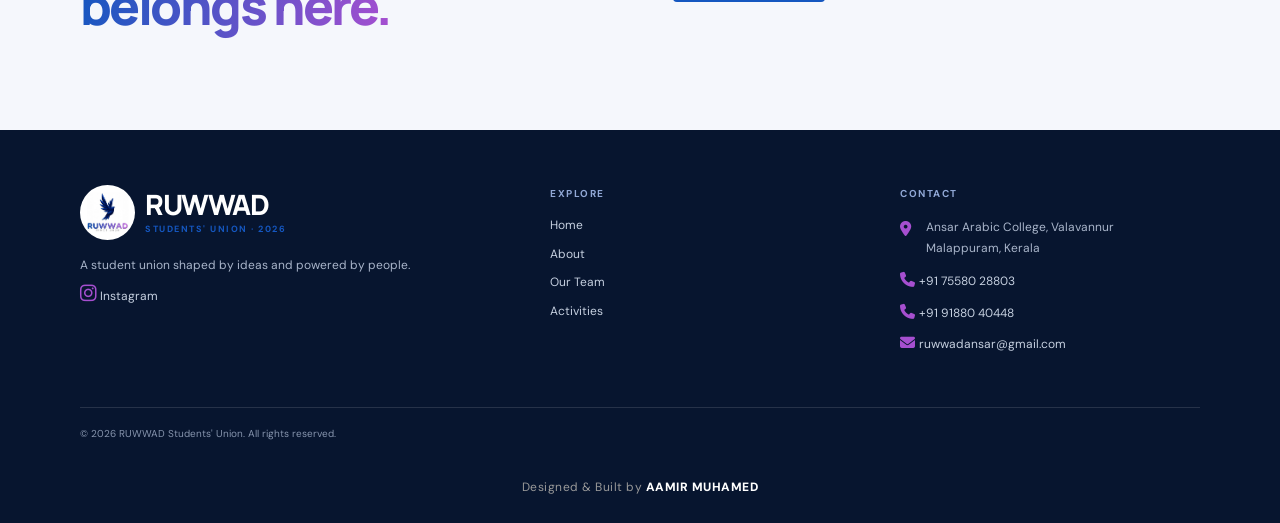
==== commit 07307f8c: "Update activities.html" ====
--- a/activities.html
+++ b/activities.html
@@ -54,9 +54,9 @@
     <div class="eventno">02</div>
     <div>
       <small>SPORTS & TEAMWORK · 2026–27</small>
-      <h3>RUWWAD Sports Meet<span class="upcoming-label">EVENT DETAILS COMING SOON</span></h3>
+      <h3>RUWWAD Sports Meet</h3>
       <p>A celebration of sportsmanship, teamwork and determination through exciting sporting competitions and athletic events.</p>
-      <span class="event-view">View Event Gallery ↗</span>
+      <span class="event-view">View Events ↗</span>
     </div>
   </a>
 
--- a/style.css
+++ b/style.css
@@ -2088,7 +2088,7 @@
     135deg,
     #6b9ef0,
     #9272ea,
-    #cb71e1
+    #bd59d5
   );
   animation: liquidMove 9s ease-in-out infinite alternate;
   will-change: transform, border-radius;
@@ -2195,3 +2195,546 @@
     animation: none;
   }
 }
+@media (max-width: 768px) {
+  .brand-name,
+  .logo-text,
+  .navbar-brand {
+    font-weight: 900 !important;
+    -webkit-text-stroke: 0.5px currentColor;
+  }
+}
+/* RUWWAD MOBILE NAVBAR IMPROVEMENT */
+@media (max-width: 620px) {
+
+  .brand {
+    gap: 6px;
+  }
+
+  .brand > span {
+    margin-left: 0;
+  }
+
+  .brand b {
+    font-family: 'Arial Black', 'Manrope', sans-serif;
+    font-size: 18px;
+    font-weight: 1000;
+    letter-spacing: -1px;
+    -webkit-text-stroke: 0.7px #000;
+    line-height: 1;
+  }
+
+  .union-info {
+    margin-left: 0;
+  }
+}
+
+/* =================================
+   RUWWAD ADVICE — LANDSCAPE SLIDER
+   One card visible at a time
+================================= */
+
+.wisdom-window {
+  overflow: hidden;
+  width: 100%;
+}
+
+.wisdom-track {
+  display: flex;
+  width: 100%;
+}
+
+.wisdom-card {
+  flex: 0 0 100%;
+  width: 100%;
+  min-width: 100%;
+  box-sizing: border-box;
+
+  display: grid;
+  grid-template-columns: 34% 1fr;
+  align-items: center;
+  gap: 30px;
+
+  padding: 30px;
+  min-height: 300px;
+  border-radius: 24px;
+}
+
+/* Teacher photo */
+.wisdom-card img {
+  width: 100%;
+  height: 240px;
+  object-fit: cover;
+  border-radius: 18px;
+}
+
+/* Advice content */
+.wisdom-card > div {
+  min-width: 0;
+}
+
+/* Mobile */
+@media (max-width: 600px) {
+  .wisdom-card {
+    grid-template-columns: 32% 1fr;
+    gap: 14px;
+    padding: 14px;
+    min-height: 190px;
+  }
+
+  .wisdom-card img {
+    height: 155px;
+    border-radius: 12px;
+  }
+}
+
+/* =========================================
+   RUWWAD ADVICE SLIDER — NEW NAVIGATION
+   ========================================= */
+
+.wisdom-slider {
+  display: grid;
+  grid-template-columns: 46px minmax(0, 1fr) 46px;
+  align-items: center;
+  gap: 14px;
+  width: 100%;
+}
+
+.wisdom-window {
+  min-width: 0;
+  width: 100%;
+  overflow: hidden;
+}
+
+.wisdom-track {
+  display: flex;
+  gap: 0;
+  transition: transform 0.65s cubic-bezier(.22,.8,.25,1);
+  will-change: transform;
+}
+
+.wisdom-card {
+  flex: 0 0 100%;
+  width: 100%;
+  min-width: 100%;
+  box-sizing: border-box;
+
+  display: grid;
+  grid-template-columns: 34% minmax(0, 1fr);
+  align-items: center;
+  gap: 28px;
+  padding: 30px;
+  min-height: 300px;
+}
+
+/* Landscape advisor photo */
+.wisdom-photo {
+  width: 100%;
+  height: 245px;
+  overflow: hidden;
+  border-radius: 18px;
+}
+
+.wisdom-photo img {
+  width: 100%;
+  height: 100%;
+  object-fit: cover;
+}
+
+/* Modern circular navigation arrows */
+.wisdom-arrow {
+  width: 46px;
+  height: 46px;
+  flex-shrink: 0;
+  display: grid;
+  place-items: center;
+  border: 1px solid rgba(21, 87, 192, .16);
+  border-radius: 50%;
+  background: rgba(255, 255, 255, .85);
+  color: var(--navy);
+  font-size: 15px;
+  cursor: pointer;
+  transition: .3s ease;
+  box-shadow: 0 5px 18px rgba(8, 26, 67, .07);
+}
+
+.wisdom-arrow:hover:not(:disabled) {
+  background: var(--navy);
+  color: white;
+  border-color: var(--navy);
+  transform: scale(1.08);
+}
+
+.wisdom-arrow:disabled {
+  opacity: .3;
+  cursor: not-allowed;
+}
+
+/* Simple counter — no progress line */
+.wisdom-bottom {
+  display: flex;
+  justify-content: center;
+  align-items: center;
+  gap: 16px;
+  margin-top: 24px;
+}
+
+.wisdom-counter {
+  color: var(--navy);
+  font-family: var(--display);
+  font-size: 13px;
+  font-weight: 900;
+  letter-spacing: 1px;
+}
+
+.wisdom-caption {
+  color: #8993a4;
+  font-size: 9px;
+  font-weight: 800;
+  letter-spacing: 1.8px;
+}
+
+/* Mobile */
+@media (max-width: 620px) {
+  .wisdom-slider {
+    grid-template-columns: 34px minmax(0, 1fr) 34px;
+    gap: 7px;
+  }
+
+  .wisdom-arrow {
+    width: 34px;
+    height: 34px;
+    font-size: 12px;
+  }
+
+  .wisdom-card {
+    grid-template-columns: 34% minmax(0, 1fr);
+    gap: 13px;
+    padding: 13px;
+    min-height: 190px;
+  }
+
+  .wisdom-photo {
+    height: 155px;
+    border-radius: 12px;
+  }
+
+  .wisdom-content h3 {
+    font-size: 15px;
+  }
+
+  .wisdom-content p {
+    font-size: 11px;
+    line-height: 1.5;
+  }
+
+  .wisdom-bottom {
+    margin-top: 18px;
+  }
+
+  .wisdom-caption {
+    font-size: 8px;
+    letter-spacing: 1px;
+  }
+}
+
+/* MOBILE ADVICE CARD — IMPROVED LAYOUT */
+@media (max-width: 620px) {
+
+  .wisdom-slider {
+    grid-template-columns: 32px minmax(0, 1fr) 32px;
+    gap: 6px;
+    align-items: center;
+  }
+
+  .wisdom-arrow {
+    width: 32px;
+    height: 32px;
+    font-size: 11px;
+  }
+
+  .wisdom-window {
+    width: 100%;
+    min-width: 0;
+    overflow: hidden;
+  }
+
+  .wisdom-card {
+    display: flex;
+    flex-direction: column;
+    align-items: stretch;
+    gap: 18px;
+    width: 100%;
+    min-width: 100%;
+    padding: 18px;
+    min-height: auto;
+    box-sizing: border-box;
+  }
+
+  /* Photo across the top */
+  .wisdom-photo {
+    width: 100%;
+    height: 190px;
+    border-radius: 14px;
+    overflow: hidden;
+  }
+
+  .wisdom-photo img {
+    display: block;
+    width: 100%;
+    height: 100%;
+    object-fit: cover;
+  }
+
+  /* Text gets the full card width */
+  .wisdom-content {
+    width: 100%;
+    min-width: 0;
+  }
+
+  .wisdom-content h3 {
+    font-size: 21px;
+    line-height: 1.3;
+    overflow-wrap: anywhere;
+  }
+
+  .wisdom-content p {
+    font-size: 14px;
+    line-height: 1.75;
+    overflow-wrap: break-word;
+  }
+
+  .wisdom-quote {
+    font-size: 38px;
+  }
+
+  .wisdom-bottom {
+    margin-top: 18px;
+    gap: 12px;
+  }
+
+  .wisdom-caption {
+    font-size: 8px;
+    letter-spacing: 1px;
+  }
+}
+
+/* =========================================
+   RUWWAD WORDS OF WISDOM
+   LIGHT EDITORIAL DESIGN
+   ========================================= */
+
+.wisdom-section {
+  background: #f7f8fc !important;
+  color: #15213a;
+  padding: 90px 0;
+}
+
+/* Slider layout */
+.wisdom-slider {
+  display: grid;
+  grid-template-columns: 44px minmax(0, 1fr) 44px;
+  align-items: center;
+  gap: 18px;
+  background: transparent !important;
+  box-shadow: none !important;
+}
+
+.wisdom-window {
+  overflow: hidden;
+  width: 100%;
+  min-width: 0;
+}
+
+.wisdom-track {
+  display: flex;
+  gap: 0;
+  transition: transform .7s cubic-bezier(.22,.8,.25,1);
+}
+
+/* One advisor per slide */
+.wisdom-card {
+  flex: 0 0 100%;
+  width: 100%;
+  min-width: 100%;
+  min-height: 550px;
+  box-sizing: border-box;
+
+  display: grid;
+  grid-template-columns: 42% 1fr;
+  align-items: center;
+  gap: 75px;
+
+  padding: 35px 45px;
+  background: transparent !important;
+  border: none !important;
+  border-radius: 0 !important;
+  box-shadow: none !important;
+}
+
+/* Portrait photograph */
+.wisdom-photo {
+  position: relative;
+  width: 100%;
+  height: 490px;
+  overflow: hidden;
+  border-radius: 150px 150px 35px 35px;
+  background: #e8eaf5;
+  box-shadow: none !important;
+}
+
+.wisdom-photo img {
+  display: block;
+  width: 100%;
+  height: 100%;
+  object-fit: cover;
+  object-position: center;
+  border-radius: inherit;
+}
+
+/* Advisor information */
+.wisdom-content {
+  background: transparent !important;
+  border: none !important;
+  box-shadow: none !important;
+  max-width: 700px;
+  min-width: 0;
+}
+
+.wisdom-content .wisdom-role {
+  color: #1557c0;
+  font-size: 14px;
+  font-weight: 800;
+  letter-spacing: 3px;
+  text-transform: uppercase;
+}
+
+.wisdom-content h2,
+.wisdom-content h3 {
+  color: #101b38;
+  font-size: clamp(30px, 3.5vw, 48px);
+  font-weight: 900;
+  line-height: 1.15;
+  margin: 22px 0;
+}
+
+.wisdom-content p {
+  color: #687386;
+  font-size: 17px;
+  line-height: 1.9;
+  margin-top: 25px;
+}
+
+/* Remove card decorations */
+.wisdom-card::before,
+.wisdom-card::after,
+.wisdom-content::before,
+.wisdom-content::after {
+  display: none !important;
+}
+
+/* Navigation arrows */
+.wisdom-prev,
+.wisdom-next {
+  width: 44px;
+  height: 44px;
+  display: grid;
+  place-items: center;
+  border-radius: 50%;
+  background: white;
+  color: #1557c0;
+  border: 1px solid #e1e6f1;
+  box-shadow: 0 5px 20px rgba(20,40,90,.07);
+  cursor: pointer;
+  transition: .3s ease;
+}
+
+.wisdom-prev:hover,
+.wisdom-next:hover {
+  background: #1557c0;
+  color: white;
+  transform: translateY(-3px);
+}
+
+/* Slider dots */
+.wisdom-dots {
+  display: flex;
+  justify-content: center;
+  align-items: center;
+  gap: 10px;
+  margin-top: 30px;
+}
+
+.wisdom-dots button {
+  width: 9px;
+  height: 9px;
+  border: none;
+  border-radius: 50%;
+  background: #cbd2e1;
+  cursor: pointer;
+  transition: .3s ease;
+}
+
+.wisdom-dots button.active {
+  width: 25px;
+  border-radius: 20px;
+  background: linear-gradient(90deg,#1557c0,#a64fd0);
+}
+
+/* Remove old progress bar */
+.wisdom-progress,
+.wisdom-progress-track {
+  display: none !important;
+}
+
+/* Mobile layout */
+@media (max-width: 700px) {
+
+  .wisdom-section {
+    padding: 55px 0;
+  }
+
+  .wisdom-slider {
+    grid-template-columns: 28px minmax(0,1fr) 28px;
+    gap: 7px;
+  }
+
+  .wisdom-card {
+    grid-template-columns: 1fr;
+    gap: 25px;
+    padding: 15px 8px;
+    min-height: auto;
+  }
+
+  .wisdom-photo {
+    width: 100%;
+    height: 340px;
+    max-width: 300px;
+    margin: 0 auto;
+    border-radius: 110px 110px 22px 22px;
+  }
+
+  .wisdom-content {
+    width: 100%;
+    text-align: center;
+    margin: auto;
+  }
+
+  .wisdom-content h2,
+  .wisdom-content h3 {
+    font-size: 27px;
+    margin: 12px 0;
+  }
+
+  .wisdom-content p {
+    font-size: 14px;
+    line-height: 1.8;
+    text-align: left;
+  }
+
+  .wisdom-prev,
+  .wisdom-next {
+    width: 28px;
+    height: 28px;
+    font-size: 11px;
+  }
+}
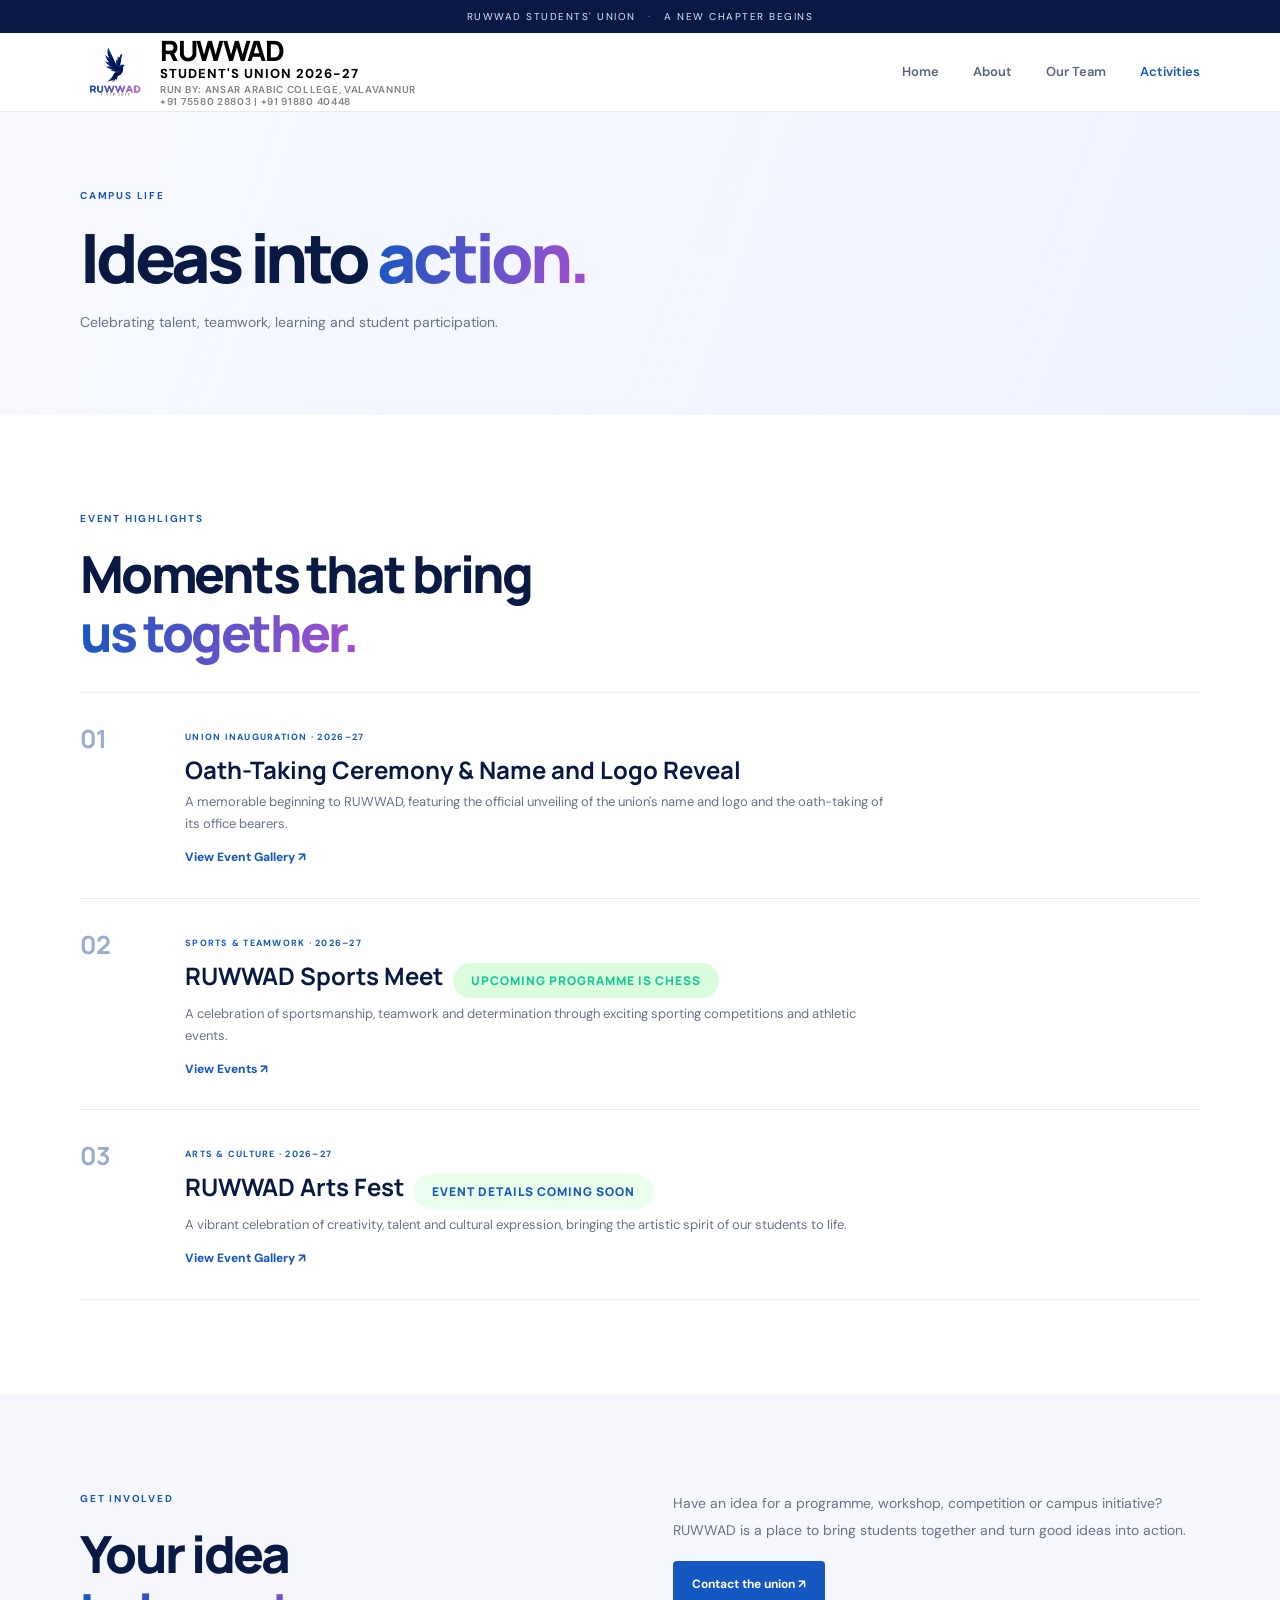
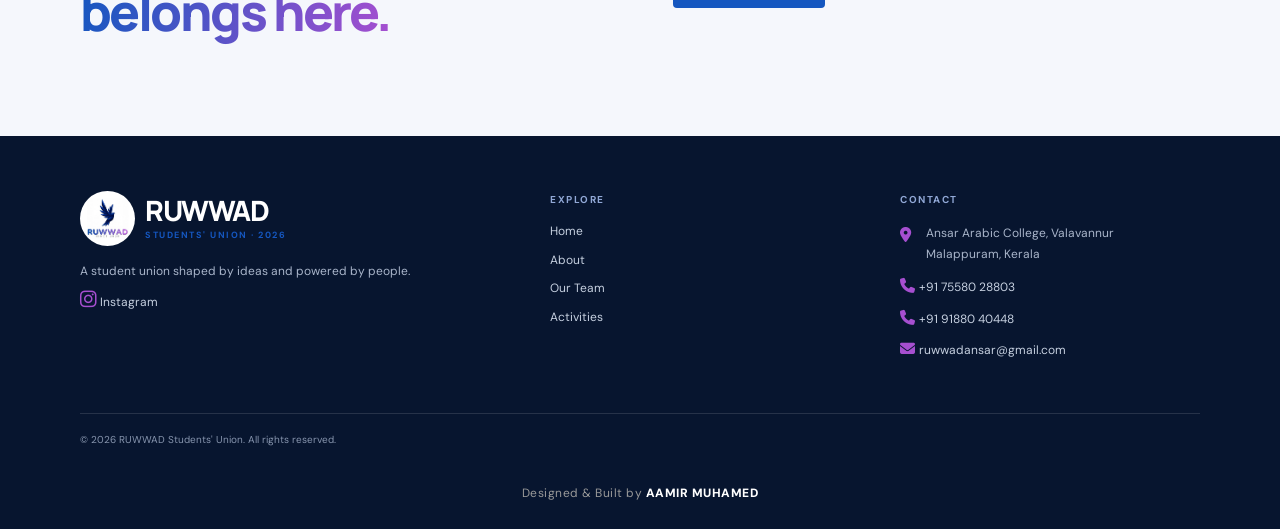
==== commit 6ead8728: "Update sports meet title with upcoming programme" ====
--- a/activities.html
+++ b/activities.html
@@ -54,7 +54,7 @@
     <div class="eventno">02</div>
     <div>
       <small>SPORTS & TEAMWORK · 2026–27</small>
-      <h3>RUWWAD Sports Meet</h3>
+      <h3>RUWWAD Sports Meet<span class="upcoming-labels">UPCOMING PROGRAMME IS CHESS</span></h3>
       <p>A celebration of sportsmanship, teamwork and determination through exciting sporting competitions and athletic events.</p>
       <span class="event-view">View Events ↗</span>
     </div>
--- a/style.css
+++ b/style.css
@@ -1742,8 +1742,19 @@
   margin-left: 10px;
   padding: 9px 18px;
   border-radius: 30px;
-  background: #e9edff;
+  background: #e9ffeb;
   color: var(--blue);
+  font-size: 12px;
+  font-weight: 800;
+  letter-spacing: 1px;
+}
+.upcoming-labels {
+  display: inline-block;
+  margin-left: 10px;
+  padding: 9px 18px;
+  border-radius: 30px;
+  background: #dbfddd;
+  color: #16c79a;
   font-size: 12px;
   font-weight: 800;
   letter-spacing: 1px;
@@ -2517,224 +2528,3 @@
     letter-spacing: 1px;
   }
 }
-
-/* =========================================
-   RUWWAD WORDS OF WISDOM
-   LIGHT EDITORIAL DESIGN
-   ========================================= */
-
-.wisdom-section {
-  background: #f7f8fc !important;
-  color: #15213a;
-  padding: 90px 0;
-}
-
-/* Slider layout */
-.wisdom-slider {
-  display: grid;
-  grid-template-columns: 44px minmax(0, 1fr) 44px;
-  align-items: center;
-  gap: 18px;
-  background: transparent !important;
-  box-shadow: none !important;
-}
-
-.wisdom-window {
-  overflow: hidden;
-  width: 100%;
-  min-width: 0;
-}
-
-.wisdom-track {
-  display: flex;
-  gap: 0;
-  transition: transform .7s cubic-bezier(.22,.8,.25,1);
-}
-
-/* One advisor per slide */
-.wisdom-card {
-  flex: 0 0 100%;
-  width: 100%;
-  min-width: 100%;
-  min-height: 550px;
-  box-sizing: border-box;
-
-  display: grid;
-  grid-template-columns: 42% 1fr;
-  align-items: center;
-  gap: 75px;
-
-  padding: 35px 45px;
-  background: transparent !important;
-  border: none !important;
-  border-radius: 0 !important;
-  box-shadow: none !important;
-}
-
-/* Portrait photograph */
-.wisdom-photo {
-  position: relative;
-  width: 100%;
-  height: 490px;
-  overflow: hidden;
-  border-radius: 150px 150px 35px 35px;
-  background: #e8eaf5;
-  box-shadow: none !important;
-}
-
-.wisdom-photo img {
-  display: block;
-  width: 100%;
-  height: 100%;
-  object-fit: cover;
-  object-position: center;
-  border-radius: inherit;
-}
-
-/* Advisor information */
-.wisdom-content {
-  background: transparent !important;
-  border: none !important;
-  box-shadow: none !important;
-  max-width: 700px;
-  min-width: 0;
-}
-
-.wisdom-content .wisdom-role {
-  color: #1557c0;
-  font-size: 14px;
-  font-weight: 800;
-  letter-spacing: 3px;
-  text-transform: uppercase;
-}
-
-.wisdom-content h2,
-.wisdom-content h3 {
-  color: #101b38;
-  font-size: clamp(30px, 3.5vw, 48px);
-  font-weight: 900;
-  line-height: 1.15;
-  margin: 22px 0;
-}
-
-.wisdom-content p {
-  color: #687386;
-  font-size: 17px;
-  line-height: 1.9;
-  margin-top: 25px;
-}
-
-/* Remove card decorations */
-.wisdom-card::before,
-.wisdom-card::after,
-.wisdom-content::before,
-.wisdom-content::after {
-  display: none !important;
-}
-
-/* Navigation arrows */
-.wisdom-prev,
-.wisdom-next {
-  width: 44px;
-  height: 44px;
-  display: grid;
-  place-items: center;
-  border-radius: 50%;
-  background: white;
-  color: #1557c0;
-  border: 1px solid #e1e6f1;
-  box-shadow: 0 5px 20px rgba(20,40,90,.07);
-  cursor: pointer;
-  transition: .3s ease;
-}
-
-.wisdom-prev:hover,
-.wisdom-next:hover {
-  background: #1557c0;
-  color: white;
-  transform: translateY(-3px);
-}
-
-/* Slider dots */
-.wisdom-dots {
-  display: flex;
-  justify-content: center;
-  align-items: center;
-  gap: 10px;
-  margin-top: 30px;
-}
-
-.wisdom-dots button {
-  width: 9px;
-  height: 9px;
-  border: none;
-  border-radius: 50%;
-  background: #cbd2e1;
-  cursor: pointer;
-  transition: .3s ease;
-}
-
-.wisdom-dots button.active {
-  width: 25px;
-  border-radius: 20px;
-  background: linear-gradient(90deg,#1557c0,#a64fd0);
-}
-
-/* Remove old progress bar */
-.wisdom-progress,
-.wisdom-progress-track {
-  display: none !important;
-}
-
-/* Mobile layout */
-@media (max-width: 700px) {
-
-  .wisdom-section {
-    padding: 55px 0;
-  }
-
-  .wisdom-slider {
-    grid-template-columns: 28px minmax(0,1fr) 28px;
-    gap: 7px;
-  }
-
-  .wisdom-card {
-    grid-template-columns: 1fr;
-    gap: 25px;
-    padding: 15px 8px;
-    min-height: auto;
-  }
-
-  .wisdom-photo {
-    width: 100%;
-    height: 340px;
-    max-width: 300px;
-    margin: 0 auto;
-    border-radius: 110px 110px 22px 22px;
-  }
-
-  .wisdom-content {
-    width: 100%;
-    text-align: center;
-    margin: auto;
-  }
-
-  .wisdom-content h2,
-  .wisdom-content h3 {
-    font-size: 27px;
-    margin: 12px 0;
-  }
-
-  .wisdom-content p {
-    font-size: 14px;
-    line-height: 1.8;
-    text-align: left;
-  }
-
-  .wisdom-prev,
-  .wisdom-next {
-    width: 28px;
-    height: 28px;
-    font-size: 11px;
-  }
-}
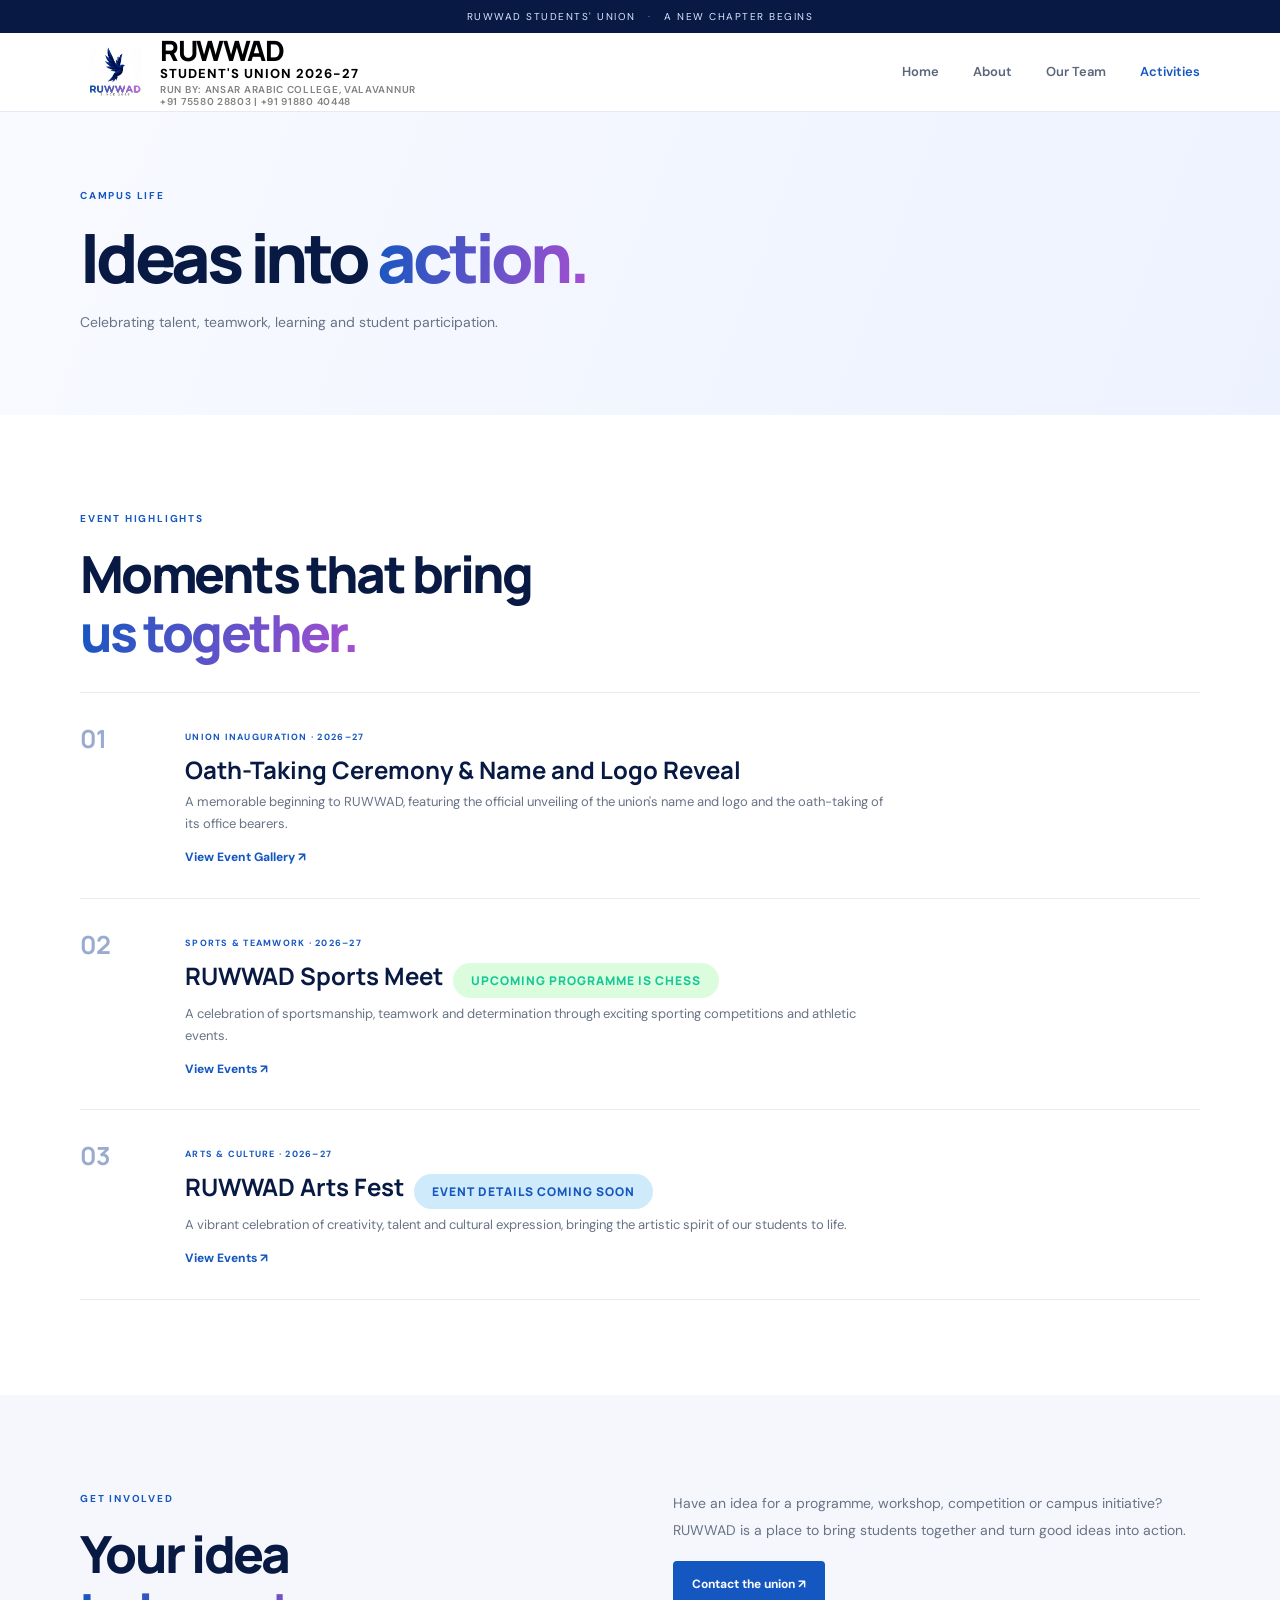
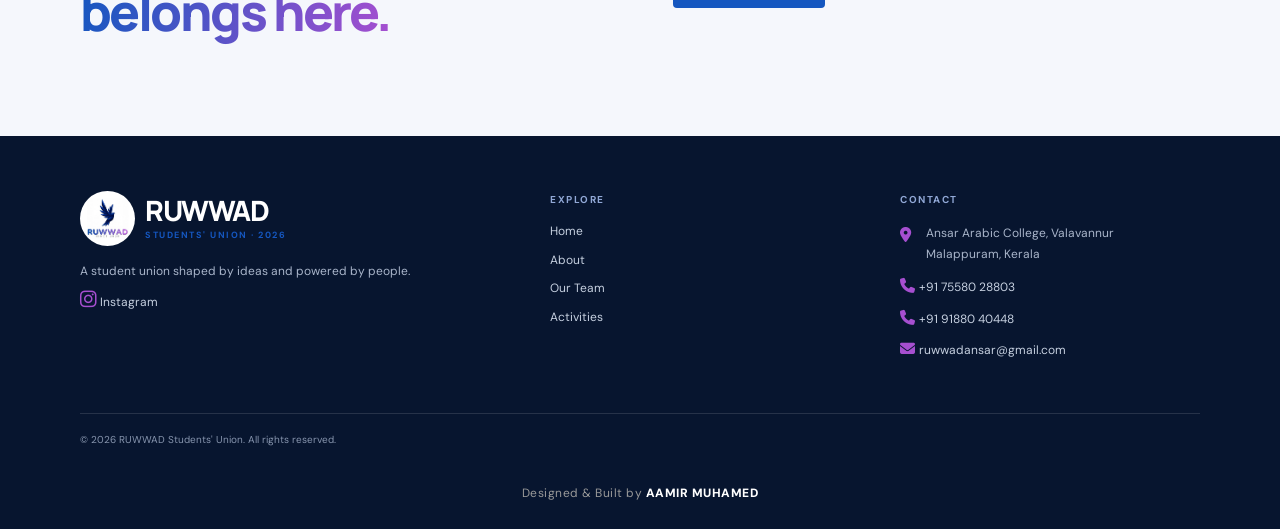
==== commit a8fed689: "Update activities.html" ====
--- a/activities.html
+++ b/activities.html
@@ -66,7 +66,7 @@
       <small>ARTS & CULTURE · 2026–27</small>
       <h3>RUWWAD Arts Fest<span class="upcoming-label">EVENT DETAILS COMING SOON</span></h3>
       <p>A vibrant celebration of creativity, talent and cultural expression, bringing the artistic spirit of our students to life.</p>
-      <span class="event-view">View Event Gallery ↗</span>
+      <span class="event-view">View Events ↗</span>
     </div>
   </a>
 
--- a/style.css
+++ b/style.css
@@ -1742,7 +1742,7 @@
   margin-left: 10px;
   padding: 9px 18px;
   border-radius: 30px;
-  background: #e9ffeb;
+  background: #cfeafb;;
   color: var(--blue);
   font-size: 12px;
   font-weight: 800;
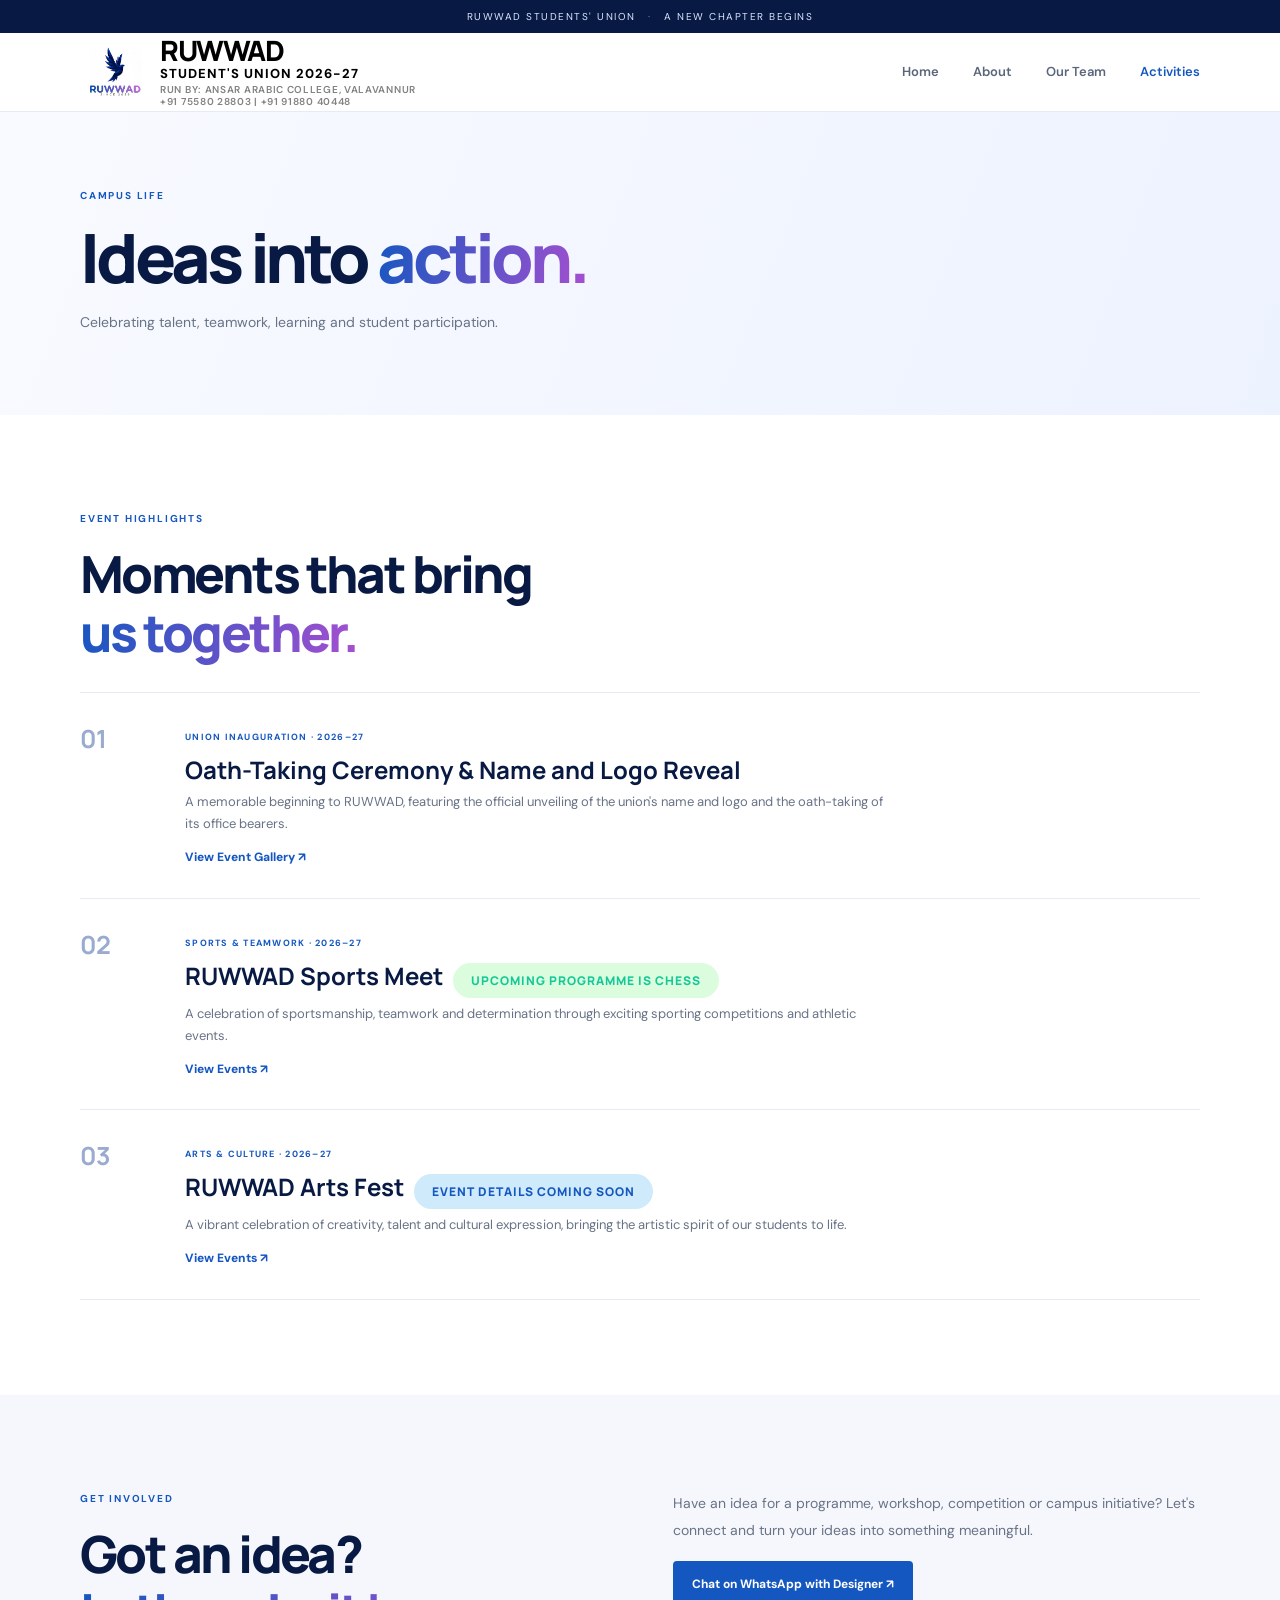
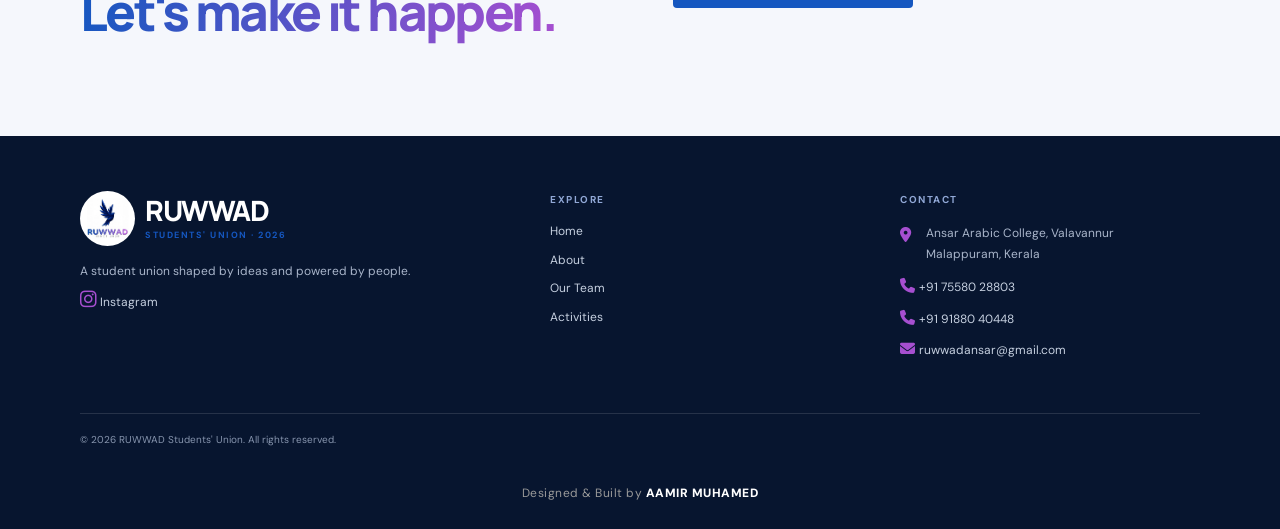
==== commit 81d3bf4c: "Update activities.html" ====
--- a/activities.html
+++ b/activities.html
@@ -72,7 +72,28 @@
 
 </div>
 </div></section>
-<section class="soft section"><div class="wrap two-col"><div><p class="eyebrow">GET INVOLVED</p><h2>Your idea<br><span>belongs here.</span></h2></div><div><p class="bodycopy">Have an idea for a programme, workshop, competition or campus initiative? RUWWAD is a place to bring students together and turn good ideas into action.</p><a class="btn" href="mailto:ruwwadansar@gmail.com">Contact the union ↗</a></div></div></section></main>
+<section class="soft section">
+  <div class="wrap two-col">
+    <div>
+      <p class="eyebrow">GET INVOLVED</p>
+      <h2>Got an idea?<br><span>Let's make it happen.</span></h2>
+    </div>
+
+    <div>
+      <p class="bodycopy">
+        Have an idea for a programme, workshop, competition or campus initiative?
+        Let's connect and turn your ideas into something meaningful.
+      </p>
+
+      <a class="btn"
+         href="https://wa.me/917994060891?text=Hello!%20I%20have%20an%20idea%20for%20RUWWAD%20and%20would%20like%20to%20discuss%20it."
+         target="_blank"
+         rel="noopener">
+        Chat on WhatsApp with Designer ↗
+      </a>
+    </div>
+  </div>
+</section></main>
 
 
 <footer>
